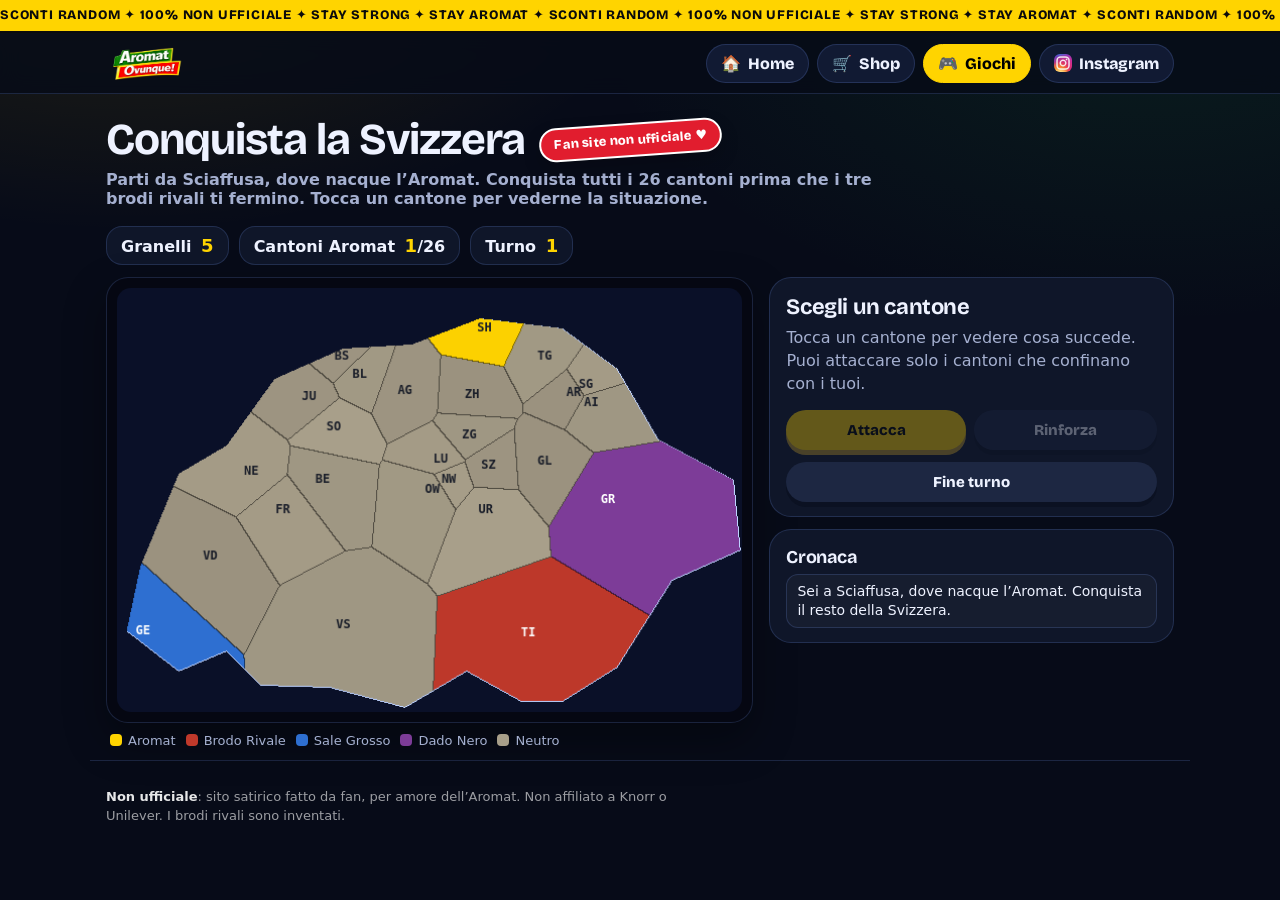
==== conquista.html @ 87a13efa "Nuovo gioco: Conquista la Svizzera - Mappa stilizzata dei 26 cantoni, con il Brodo Rivale, Sale Gros" ====
<!doctype html>
<html lang="it">
<head>
  <meta charset="utf-8" />
  <meta name="viewport" content="width=device-width, initial-scale=1, viewport-fit=cover" />
  <title>Conquista la Svizzera – Aromat Ovunque*</title>
  <meta name="description" content="Conquista i 26 cantoni svizzeri con l’Aromat, prima che i brodi rivali ti fermino. Fan site satirico e non ufficiale." />
  <meta name="theme-color" content="#070b18" />
  <link rel="icon" type="image/png" sizes="48x48" href="favicon-48.png" />
  <link rel="icon" type="image/png" sizes="192x192" href="icon-192.png" />
  <link rel="apple-touch-icon" href="apple-touch-icon.png" />
  <link rel="manifest" href="site.webmanifest" />
  <meta property="og:type" content="website" />
  <meta property="og:site_name" content="Aromat Ovunque*" />
  <meta property="og:title" content="Conquista la Svizzera – Aromat Ovunque*" />
  <meta property="og:description" content="Conquista i 26 cantoni svizzeri con l’Aromat." />
  <meta property="og:url" content="https://aromatovunque.info/conquista.html" />
  <meta property="og:image" content="https://aromatovunque.info/og-image.jpg" />
  <meta property="og:image:width" content="1200" />
  <meta property="og:image:height" content="630" />
  <meta property="og:locale" content="it_CH" />
  <meta name="twitter:card" content="summary_large_image" />
  <link rel="preconnect" href="https://fonts.googleapis.com" />
  <link rel="preconnect" href="https://fonts.gstatic.com" crossorigin />
  <link rel="stylesheet" href="https://fonts.googleapis.com/css2?family=Bricolage+Grotesque:opsz,wght@12..96,600..800&display=swap" />
  <link rel="stylesheet" href="site.css" />
  <style>
    :root{ --bg:#070b18; --card:#0f1629; --line:rgba(120,160,255,.18); --ink:#eef2ff; --muted:#a5b0d0; }
    *{ box-sizing:border-box; }
    body{
      margin:0; min-height:100vh; color:var(--ink);
      font-family:system-ui, -apple-system, "Segoe UI", Roboto, Arial, sans-serif;
      background:
        radial-gradient(900px 520px at 10% -10%, rgba(255,212,0,.12), transparent 62%),
        radial-gradient(900px 520px at 90% 0%, rgba(31,163,74,.12), transparent 62%),
        var(--bg);
    }
    header{ position:sticky; top:0; z-index:50; background:rgba(7,11,24,.82); backdrop-filter:blur(10px); border-bottom:1px solid var(--line); }
    .header-inner{ max-width:1100px; margin:0 auto; padding:10px 16px; display:flex; align-items:center; justify-content:space-between; gap:12px; }
    .brand img{ height:40px; display:block; }
    .nav{ display:flex; align-items:center; gap:8px; }
    .pill{
      display:inline-flex; align-items:center; gap:7px; padding:9px 14px; border-radius:999px;
      border:1px solid var(--line); background:#111a33; color:var(--ink); text-decoration:none;
      font-family:var(--font-display); font-weight:800;
    }
    .pill.on{ background:var(--a-yellow); color:#000; border-color:var(--a-yellow); }
    .pill img{ width:18px; height:18px; border-radius:6px; display:block; }

    main{ max-width:1100px; margin:0 auto; padding:24px 16px 10px; }
    .hero-row{ display:flex; align-items:center; gap:10px 14px; flex-wrap:wrap; }
    h1{ margin:0; font-family:var(--font-display); font-size:44px; letter-spacing:-1px; line-height:1; }
    .lead{ margin:8px 0 18px; color:var(--muted); font-weight:600; font-size:16px; max-width:70ch; }

    .stats{ display:flex; gap:10px; flex-wrap:wrap; margin-bottom:12px; }
    .stat{ padding:8px 14px; border-radius:16px; background:var(--card); border:1px solid var(--line); font-weight:700; }
    .stat b{ color:var(--a-yellow); font-size:18px; margin-left:4px; }

    .board{ display:grid; grid-template-columns:minmax(0,1.6fr) minmax(0,1fr); gap:16px; align-items:start; }
    .map-box{ background:#050712; border:1px solid var(--line); border-radius:22px; padding:10px; box-shadow:0 18px 40px rgba(0,0,0,.35); }
    canvas#map{ display:block; width:100%; height:auto; border-radius:14px; touch-action:manipulation; cursor:pointer; }
    .legend{ display:flex; gap:10px; flex-wrap:wrap; margin:10px 4px 2px; font-size:13px; color:var(--muted); }
    .legend span::before{ content:""; display:inline-block; width:12px; height:12px; border-radius:4px; margin-right:6px; vertical-align:-1px; background:var(--c); }

    .side{ display:flex; flex-direction:column; gap:12px; }
    .panel{ background:var(--card); border:1px solid var(--line); border-radius:22px; padding:16px 16px 14px; }
    .panel h2{ margin:0 0 6px; font-family:var(--font-display); font-size:22px; letter-spacing:-.4px; }
    #info{ margin:0; color:var(--muted); line-height:1.45; min-height:72px; }
    .actions{ display:flex; gap:8px; flex-wrap:wrap; margin-top:12px; }
    button.act{
      flex:1 1 auto; padding:11px 14px; border-radius:999px; border:0; cursor:pointer;
      font-family:var(--font-display); font-weight:800; font-size:15px;
      background:var(--a-yellow); color:#000; box-shadow:0 5px 0 #b5932a;
    }
    button.act.alt{ background:#1d2742; color:var(--ink); box-shadow:0 5px 0 #0b1122; }
    button.act:disabled{ opacity:.35; cursor:not-allowed; }
    button.act:active{ transform:translateY(2px); box-shadow:none; }

    #log{ list-style:none; margin:0; padding:0; display:flex; flex-direction:column; gap:6px; font-size:14px; color:var(--muted); }
    #log li{ padding:7px 10px; border-radius:12px; background:rgba(255,255,255,.03); border:1px solid var(--line); line-height:1.35; }
    #log li:first-child{ color:var(--ink); }

    .overlay{
      position:fixed; inset:0; z-index:90; display:none; align-items:center; justify-content:center;
      background:rgba(3,5,12,.7); backdrop-filter:blur(4px); padding:16px;
    }
    .overlay.show{ display:flex; }
    .overlay .box{
      max-width:460px; width:100%; text-align:center; padding:26px 22px;
      background:var(--card); border:2px solid var(--a-yellow); border-radius:26px;
      box-shadow:0 30px 80px rgba(0,0,0,.5);
    }
    .overlay h2{ margin:0 0 10px; font-family:var(--font-display); font-size:30px; letter-spacing:-.6px; color:var(--a-yellow); }
    .overlay p{ margin:0 0 16px; color:var(--muted); line-height:1.45; }
    .overlay button{ font-size:17px; padding:13px 26px; }

    .site-footer{ max-width:1100px; margin:0 auto; padding:26px 16px 30px; font-size:13px; color:rgba(255,255,255,.6); border-top:1px solid var(--line); }
    .site-footer b{ color:rgba(255,255,255,.9); }

    .bottom-nav{ display:none; }
    @media (max-width:860px){
      .board{ grid-template-columns:1fr; }
    }
    @media (max-width:620px){
      .nav .pill{ display:none; }
      .brand img{ height:34px; }
      h1{ font-size:34px; }
      .bottom-nav{
        display:flex; position:fixed; z-index:60; left:10px; right:10px; bottom:calc(10px + env(safe-area-inset-bottom));
        justify-content:space-around; gap:4px; padding:6px; border-radius:22px;
        background:rgba(15,22,41,.9); backdrop-filter:blur(14px); border:1px solid var(--line); box-shadow:0 12px 30px rgba(0,0,0,.4);
      }
      .bottom-nav a{
        flex:1; min-width:0; display:flex; flex-direction:column; align-items:center; gap:3px; padding:6px 2px; border-radius:16px;
        text-decoration:none; color:var(--ink); font-family:var(--font-display); font-size:11px; font-weight:800; white-space:nowrap;
      }
      .bottom-nav .ico{ font-size:20px; line-height:1; }
      .bottom-nav img{ width:20px; height:20px; border-radius:6px; }
      .bottom-nav a.on{ background:rgba(255,212,0,.22); }
      .site-footer{ padding-bottom:calc(110px + env(safe-area-inset-bottom)); }
    }
  </style>
</head>
<body>

<div class="marquee-wrap" aria-hidden="true">
  <div class="marquee"><div class="marquee-track">
    <span>SCONTI RANDOM ✦ 100% NON UFFICIALE ✦ STAY STRONG ✦ STAY AROMAT ✦&nbsp;</span>
    <span>SCONTI RANDOM ✦ 100% NON UFFICIALE ✦ STAY STRONG ✦ STAY AROMAT ✦&nbsp;</span>
    <span>SCONTI RANDOM ✦ 100% NON UFFICIALE ✦ STAY STRONG ✦ STAY AROMAT ✦&nbsp;</span>
    <span>SCONTI RANDOM ✦ 100% NON UFFICIALE ✦ STAY STRONG ✦ STAY AROMAT ✦&nbsp;</span>
  </div></div>
</div>

<header>
  <div class="header-inner">
    <a class="brand" href="index.html"><img src="logo.webp" alt="Aromat Ovunque"></a>
    <nav class="nav" aria-label="Menu">
      <a class="pill" href="index.html"><span>🏠</span> Home</a>
      <a class="pill" href="shop.html"><span>🛒</span> Shop</a>
      <a class="pill on" href="giochi.html" aria-current="page"><span>🎮</span> Giochi</a>
      <a class="pill" href="https://www.instagram.com/aromatovunque.info?igsh=MXBlZjN0YmI3b3IzdA==" target="_blank" rel="noopener"><img src="insta.webp" alt=""> Instagram</a>
    </nav>
  </div>
</header>

<main>
  <div class="hero-row">
    <h1>Conquista la Svizzera</h1>
    <span class="fan-sticker">Fan site non ufficiale ♥</span>
  </div>
  <p class="lead">Parti da Sciaffusa, dove nacque l’Aromat. Conquista tutti i 26 cantoni prima che i tre brodi rivali ti fermino. Tocca un cantone per vederne la situazione.</p>

  <div class="stats">
    <div class="stat">Granelli <b id="gran">0</b></div>
    <div class="stat">Cantoni Aromat <b id="owned">0</b>/26</div>
    <div class="stat">Turno <b id="turn">1</b></div>
  </div>

  <section class="board">
    <div>
      <div class="map-box">
        <canvas id="map" width="620" height="420" aria-label="Mappa della Svizzera con i cantoni"></canvas>
      </div>
      <div class="legend">
        <span style="--c:#ffd400">Aromat</span>
        <span style="--c:#c0392b">Brodo Rivale</span>
        <span style="--c:#2e6fd1">Sale Grosso</span>
        <span style="--c:#7d3c98">Dado Nero</span>
        <span style="--c:#a89f8a">Neutro</span>
      </div>
    </div>

    <div class="side">
      <div class="panel">
        <h2 id="title">Scegli un cantone</h2>
        <p id="info"></p>
        <div class="actions">
          <button class="act" id="attack" type="button" disabled>Attacca</button>
          <button class="act alt" id="reinforce" type="button" disabled>Rinforza</button>
        </div>
        <div class="actions">
          <button class="act alt" id="endturn" type="button">Fine turno</button>
        </div>
      </div>
      <div class="panel">
        <h2 style="font-size:18px">Cronaca</h2>
        <ul id="log"></ul>
      </div>
    </div>
  </section>
</main>

<div class="overlay" id="overlay" role="dialog" aria-modal="true" aria-labelledby="ovTitle">
  <div class="box">
    <h2 id="ovTitle"></h2>
    <p id="ovText"></p>
    <button class="act" id="again" type="button">Gioca ancora</button>
  </div>
</div>

<footer class="site-footer">
  <p><b>Non ufficiale</b>: sito satirico fatto da fan, per amore dell’Aromat. Non affiliato a Knorr o Unilever. I brodi rivali sono inventati.</p>
</footer>

<nav class="bottom-nav" aria-label="Menu">
  <a href="index.html"><span class="ico">🏠</span><span>Home</span></a>
  <a href="shop.html"><span class="ico">🛒</span><span>Shop</span></a>
  <a class="on" href="giochi.html" aria-current="page"><span class="ico">🎮</span><span>Giochi</span></a>
  <a href="https://www.instagram.com/aromatovunque.info?igsh=MXBlZjN0YmI3b3IzdA==" target="_blank" rel="noopener"><img src="insta.webp" alt=""><span>Instagram</span></a>
</nav>

<script>
(() => {
  'use strict';

  // ===== Cantoni: capoluoghi approssimati (mappa stilizzata, non confini ufficiali) =====
  const CANTONS = [
    { c:'ZH', n:'Zurigo', lon:8.54, lat:47.37 },
    { c:'BE', n:'Berna', lon:7.45, lat:46.95 },
    { c:'LU', n:'Lucerna', lon:8.31, lat:47.05 },
    { c:'UR', n:'Uri', lon:8.64, lat:46.80 },
    { c:'SZ', n:'Svitto', lon:8.66, lat:47.02 },
    { c:'OW', n:'Obvaldo', lon:8.25, lat:46.90 },
    { c:'NW', n:'Nidvaldo', lon:8.37, lat:46.95 },
    { c:'GL', n:'Glarona', lon:9.07, lat:47.04 },
    { c:'ZG', n:'Zugo', lon:8.52, lat:47.17 },
    { c:'FR', n:'Friburgo', lon:7.16, lat:46.80 },
    { c:'SO', n:'Soletta', lon:7.53, lat:47.21 },
    { c:'BS', n:'Basilea Città', lon:7.59, lat:47.56 },
    { c:'BL', n:'Basilea Campagna', lon:7.72, lat:47.47 },
    { c:'SH', n:'Sciaffusa', lon:8.63, lat:47.70 },
    { c:'AR', n:'Appenzello Esterno', lon:9.28, lat:47.38 },
    { c:'AI', n:'Appenzello Interno', lon:9.41, lat:47.33 },
    { c:'SG', n:'San Gallo', lon:9.37, lat:47.42 },
    { c:'GR', n:'Grigioni', lon:9.53, lat:46.85 },
    { c:'AG', n:'Argovia', lon:8.05, lat:47.39 },
    { c:'TG', n:'Turgovia', lon:9.07, lat:47.56 },
    { c:'TI', n:'Ticino', lon:8.95, lat:46.19 },
    { c:'VD', n:'Vaud', lon:6.63, lat:46.57 },
    { c:'VS', n:'Vallese', lon:7.60, lat:46.23 },
    { c:'NE', n:'Neuchâtel', lon:6.93, lat:46.99 },
    { c:'GE', n:'Ginevra', lon:6.14, lat:46.20 },
    { c:'JU', n:'Giura', lon:7.35, lat:47.36 },
  ];
  // contorno approssimativo della Svizzera (lon, lat)
  const OUTLINE = [
    [6.02,46.20],[6.12,46.52],[6.40,46.98],[6.75,47.12],[7.10,47.45],[7.60,47.60],[8.10,47.62],[8.60,47.75],
    [9.20,47.70],[9.60,47.50],[9.90,47.15],[10.45,46.95],[10.50,46.60],[10.00,46.45],[9.60,46.02],[9.20,45.85],
    [8.90,45.85],[8.50,46.00],[8.05,45.82],[7.50,45.92],[7.00,45.93],[6.75,46.10],[6.40,46.00],
  ];

  const W = 620, H = 420;
  const proj = (lon, lat) => [(lon - 5.95) * 136, (47.9 - lat) * 200];
  const OUT = OUTLINE.map(([lo, la]) => proj(lo, la));
  const CEN = CANTONS.map(c => proj(c.lon, c.lat));
  const N = CANTONS.length;
  const OWNER_NAMES = ['Aromat', 'Brodo Rivale', 'Sale Grosso', 'Dado Nero'];
  const PLAYER = [255, 212, 0], NEUTRAL = [168, 159, 138];
  const RIVAL_COLORS = [[192, 57, 43], [46, 111, 209], [125, 60, 152]];
  const SEA = [10, 16, 40];
  const START = 'SH';
  const SEEDS = { TI: 1, GE: 2, GR: 3 }; // partenza dei brodi rivali

  const canvas = document.getElementById('map');
  const ctx = canvas.getContext('2d');

  // ===== Mappa: ogni pixel appartiene al cantone del capoluogo più vicino =====
  function inside(x, y) {
    let ins = false;
    for (let i = 0, j = OUT.length - 1; i < OUT.length; j = i++) {
      const [xi, yi] = OUT[i], [xj, yj] = OUT[j];
      if ((yi > y) !== (yj > y) && x < (xj - xi) * (y - yi) / (yj - yi) + xi) ins = !ins;
    }
    return ins;
  }
  const lab = new Int8Array(W * H);   // -2 = mare, altrimenti indice del cantone
  const edge = new Uint8Array(W * H); // 1 = confine tra cantoni, 2 = costa
  const adj = Array.from({ length: N }, () => new Set());
  const area = new Int32Array(N);
  (function buildMap() {
    for (let y = 0; y < H; y++) for (let x = 0; x < W; x++) {
      const p = y * W + x;
      if (!inside(x + 0.5, y + 0.5)) { lab[p] = -2; continue; }
      let best = 0, bd = Infinity;
      for (let i = 0; i < N; i++) {
        const dx = x - CEN[i][0], dy = y - CEN[i][1], d = dx * dx + dy * dy;
        if (d < bd) { bd = d; best = i; }
      }
      lab[p] = best; area[best]++;
    }
    for (let y = 0; y < H; y++) for (let x = 0; x < W; x++) {
      const p = y * W + x, l = lab[p];
      if (l < 0) continue;
      const nb = [];
      if (x + 1 < W) nb.push(p + 1);
      if (y + 1 < H) nb.push(p + W);
      for (const q of nb) {
        const m = lab[q];
        if (m === l) continue;
        if (m === -2) edge[p] = 2;
        else { edge[p] = Math.max(edge[p], 1); adj[l].add(m); adj[m].add(l); }
      }
    }
  })();

  // ===== Stato di gioco =====
  let owner, def, gran, turn, sel, over, won, logs;
  const rnd = (a, b) => a + Math.floor(Math.random() * (b - a + 1));
  const idx = code => CANTONS.findIndex(c => c.c === code);

  function reset() {
    owner = new Int8Array(N).fill(-1);
    def = new Int8Array(N);
    for (let i = 0; i < N; i++) def[i] = rnd(1, 3);
    owner[idx(START)] = 0; def[idx(START)] = 1;
    for (const code in SEEDS) { const i = idx(code); owner[i] = SEEDS[code]; def[i] = rnd(2, 3); }
    gran = 5; turn = 1; sel = -1; over = false; won = false; logs = [];
    addLog('Sei a Sciaffusa, dove nacque l’Aromat. Conquista il resto della Svizzera.');
    document.getElementById('overlay').classList.remove('show');
    update();
  }

  const count = o => { let k = 0; for (let i = 0; i < N; i++) if (owner[i] === o) k++; return k; };
  const hasPlayerNeighbour = i => [...adj[i]].some(j => owner[j] === 0);
  const chance = d => Math.max(0.25, Math.min(0.9, 0.85 - 0.1 * d));
  const take = (i, o) => { owner[i] = o; def[i] = o === 0 ? rnd(1, 2) : rnd(2, 3); };
  const addLog = t => { logs.unshift(t); logs = logs.slice(0, 7); };

  function canAttack(i) {
    return !over && i >= 0 && owner[i] !== 0 && hasPlayerNeighbour(i) && gran >= def[i];
  }
  function attack(i) {
    if (!canAttack(i)) return;
    const cost = def[i];
    gran -= cost;
    const name = CANTONS[i].n;
    if (Math.random() < chance(def[i])) {
      const was = owner[i];
      take(i, 0);
      addLog(was === -1 ? `Hai preso ${name} dal nulla.` : `Hai conquistato ${name} al ${OWNER_NAMES[was]}!`);
      maybeEvent();
    } else {
      addLog(`Attacco su ${name} respinto: persi ${cost} granelli.`);
    }
    if (count(0) === N) { over = true; won = true; showEnd(); }
    update();
  }
  function reinforce(i) {
    if (over || owner[i] !== 0 || def[i] <= 1 || gran < 2) return;
    gran -= 2; def[i] -= 1;
    addLog(`Rinforzato ${CANTONS[i].n}: difesa ${def[i]}.`);
    update();
  }
  function maybeEvent() {
    if (Math.random() >= 0.25) return;
    const r = Math.random();
    if (r < 0.4) { gran += 3; addLog('Scatola ? trovata: +3 granelli!'); }
    else if (r < 0.75) { gran += 2; addLog('Festa della fondue: +2 granelli.'); }
    else { gran = Math.max(0, gran - 2); addLog('Sciopero del sale: -2 granelli.'); }
  }

  function endTurn() {
    if (over) return;
    const inc = 2 + Math.floor(count(0) / 4);
    gran += inc;
    // i brodi rivali attaccano
    for (let r = 1; r <= 3; r++) {
      if (count(r) === 0 || Math.random() < 0.35) continue;
      let best = [], bd = Infinity;
      for (let i = 0; i < N; i++) {
        if (owner[i] !== r) continue;
        for (const j of adj[i]) {
          if (owner[j] === r) continue;
          if (def[j] < bd) { bd = def[j]; best = [j]; }
          else if (def[j] === bd && !best.includes(j)) best.push(j);
        }
      }
      if (!best.length) continue;
      const j = best[Math.floor(Math.random() * best.length)];
      const was = owner[j];
      const ok = was === -1 ? Math.random() < 0.6 : Math.random() < chance(def[j]);
      if (ok) {
        take(j, r);
        addLog(was === 0 ? `${OWNER_NAMES[r]} ti ha tolto ${CANTONS[j].n}!` : `${OWNER_NAMES[r]} conquista ${CANTONS[j].n}.`);
      } else if (was === 0) {
        addLog(`${OWNER_NAMES[r]} attacca ${CANTONS[j].n}: respinto!`);
      }
    }
    turn++;
    if (turn % 2 === 0) for (let i = 0; i < N; i++) def[i] = Math.min(6, def[i] + 1);
    addLog(`Turno ${turn}: +${inc} granelli.`);
    if (count(0) === 0) { over = true; won = false; showEnd(); }
    update();
  }

  function showEnd() {
    document.getElementById('ovTitle').textContent = won ? 'Svizzera conquistata!' : 'Il brodo ha vinto';
    document.getElementById('ovText').textContent = won
      ? 'Da Ginevra a Sciaffusa, tutto Aromat. Il primo Aromat nacque a Thayngen, nel canton Sciaffusa, da dove sei partito. Ovunque*.'
      : 'I brodi rivali ti hanno tolto tutti i cantoni. Il sale non perdona.';
    document.getElementById('overlay').classList.add('show');
  }

  // ===== Disegno =====
  const img = ctx.createImageData(W, H);
  const SHADE = CANTONS.map((_, i) => 0.92 + 0.08 * ((i * 37) % 7) / 6);
  const colorOf = l => {
    const o = owner[l];
    return o === -1 ? NEUTRAL : o === 0 ? PLAYER : RIVAL_COLORS[o - 1];
  };
  function drawMap(t) {
    const d = img.data;
    for (let p = 0; p < W * H; p++) {
      const l = lab[p], o = p * 4;
      let r, g, b;
      if (l === -2) { r = SEA[0]; g = SEA[1]; b = SEA[2]; }
      else {
        const c = colorOf(l), s = SHADE[l];
        r = c[0] * s; g = c[1] * s; b = c[2] * s;
        if (l === sel) {
          const k = 0.25 + 0.2 * Math.sin(t * 6);
          r += (255 - r) * k; g += (255 - g) * k; b += (255 - b) * k;
        }
        const e = edge[p];
        if (e === 1) { r *= 0.5; g *= 0.5; b *= 0.5; }
        else if (e === 2) { r = 190; g = 210; b = 255; }
      }
      d[o] = r; d[o + 1] = g; d[o + 2] = b; d[o + 3] = 255;
    }
    ctx.putImageData(img, 0, 0);
    ctx.font = '700 12px ui-monospace, Menlo, Consolas, monospace';
    ctx.textAlign = 'center'; ctx.textBaseline = 'middle';
    for (let i = 0; i < N; i++) {
      const [x, y] = CEN[i];
      const light = owner[i] !== 1 && owner[i] !== 2 && owner[i] !== 3;
      ctx.fillStyle = light ? 'rgba(255,255,255,.85)' : 'rgba(255,255,255,.95)';
      ctx.fillStyle = light ? '#1b1f2a' : '#ffffff';
      ctx.fillText(CANTONS[i].c, x, y);
    }
  }

  function infoText() {
    if (sel < 0) return 'Tocca un cantone per vedere cosa succede. Puoi attaccare solo i cantoni che confinano con i tuoi.';
    const i = sel, c = CANTONS[i];
    const who = owner[i] === -1 ? 'neutro' : `di ${OWNER_NAMES[owner[i]]}`;
    let t = `${c.n} (${c.c}) è ${who}. Difesa ${def[i]}.`;
    if (owner[i] === 0) t += ' È tuo: rinforzarlo costa 2 granelli e abbassa la difesa di 1.';
    else if (!hasPlayerNeighbour(i)) t += ' Non confina con i tuoi cantoni.';
    else t += ` Attaccarlo costa ${def[i]} granelli, con probabilità ${Math.round(chance(def[i]) * 100)}%.`;
    return t;
  }

  function update() {
    document.getElementById('gran').textContent = gran;
    document.getElementById('owned').textContent = count(0);
    document.getElementById('turn').textContent = turn;
    document.getElementById('title').textContent = sel < 0 ? 'Scegli un cantone' : CANTONS[sel].n;
    document.getElementById('info').textContent = infoText();
    document.getElementById('attack').disabled = sel < 0 || !canAttack(sel);
    document.getElementById('reinforce').disabled = sel < 0 || over || owner[sel] !== 0 || def[sel] <= 1 || gran < 2;
    document.getElementById('endturn').disabled = over;
    document.getElementById('log').innerHTML = logs.map(t => `<li>${t}</li>`).join('');
  }

  // ===== Interazione =====
  canvas.addEventListener('pointerdown', e => {
    const r = canvas.getBoundingClientRect();
    const x = Math.floor((e.clientX - r.left) * W / r.width);
    const y = Math.floor((e.clientY - r.top) * H / r.height);
    if (x < 0 || y < 0 || x >= W || y >= H) return;
    const l = lab[y * W + x];
    sel = l >= 0 ? l : -1;
    update();
  });
  document.getElementById('attack').addEventListener('click', () => attack(sel));
  document.getElementById('reinforce').addEventListener('click', () => reinforce(sel));
  document.getElementById('endturn').addEventListener('click', endTurn);
  document.getElementById('again').addEventListener('click', reset);

  // ===== Ciclo di disegno =====
  let frame = 0;
  function loop(now) {
    if (frame++ % 2 === 0) drawMap(now / 1000);
    requestAnimationFrame(loop);
  }

  reset();
  requestAnimationFrame(loop);
})();
</script>
</body>
</html>
---- site.css ----
/* Aromat Ovunque* — stili comuni a tutte le pagine
 * (caratteri, striscia che scorre, adesivi, piè di pagina) */

:root{
  --a-yellow:#ffd400;
  --a-green:#1fa34a;
  --a-red:#e11d2e;
  --a-ink:#0b0b0b;
  --font-display:"Bricolage Grotesque", system-ui, -apple-system, "Segoe UI", Roboto, Arial, sans-serif;
}

/* ---------- Striscia di testo che scorre ---------- */
.marquee{
  position:relative;
  overflow:hidden;
  background:var(--a-yellow);
  color:var(--a-ink);
  border-bottom:2px solid var(--a-ink);
  font-family:var(--font-display);
  font-weight:800;
  font-size:13px;
  letter-spacing:.8px;
  line-height:1;
  white-space:nowrap;
  user-select:none;
}
.marquee-track{
  display:inline-flex;
  padding:9px 0;
  animation:marquee 28s linear infinite;
}
.marquee-track span{padding-right:0}
@keyframes marquee{
  from{transform:translateX(0)}
  to{transform:translateX(-50%)}
}

/* ---------- Adesivo "fan site" ---------- */
.fan-sticker{
  display:inline-flex;
  align-items:center;
  gap:6px;
  padding:7px 13px;
  border-radius:999px;
  background:var(--a-red);
  color:#fff;
  font-family:var(--font-display);
  font-weight:800;
  font-size:13px;
  letter-spacing:.2px;
  border:2px solid #fff;
  box-shadow:0 8px 18px rgba(0,0,0,.18);
  transform:rotate(-4deg);
  white-space:nowrap;
}

/* ---------- Piè di pagina ---------- */
.site-footer{
  max-width:1200px;
  margin:0 auto;
  padding:26px 16px 30px;
  display:flex;
  flex-wrap:wrap;
  align-items:center;
  justify-content:space-between;
  gap:14px 22px;
  font-size:13px;
  line-height:1.5;
  color:rgba(0,0,0,.62);
  border-top:1px solid rgba(0,0,0,.08);
}
.site-footer p{margin:0; max-width:70ch}
.site-footer b{color:rgba(0,0,0,.85)}
.site-footer .foot-links{display:flex; align-items:center; gap:12px; flex-wrap:wrap}
.site-footer a{color:inherit; font-weight:700; text-decoration:none; border-bottom:1px solid currentColor}
.site-footer.dark{color:rgba(255,255,255,.62); border-top-color:rgba(255,255,255,.12)}
.site-footer.dark b{color:rgba(255,255,255,.9)}

/* ---------- Granelli di sale (animazione al tocco) ---------- */
.salt{
  position:fixed;
  width:7px; height:7px;
  border-radius:2px;
  background:#fffbe8;
  box-shadow:0 0 0 1px rgba(0,0,0,.08);
  pointer-events:none;
  z-index:9999;
}

@media (prefers-reduced-motion: reduce){
  .marquee-track{animation:none}
}
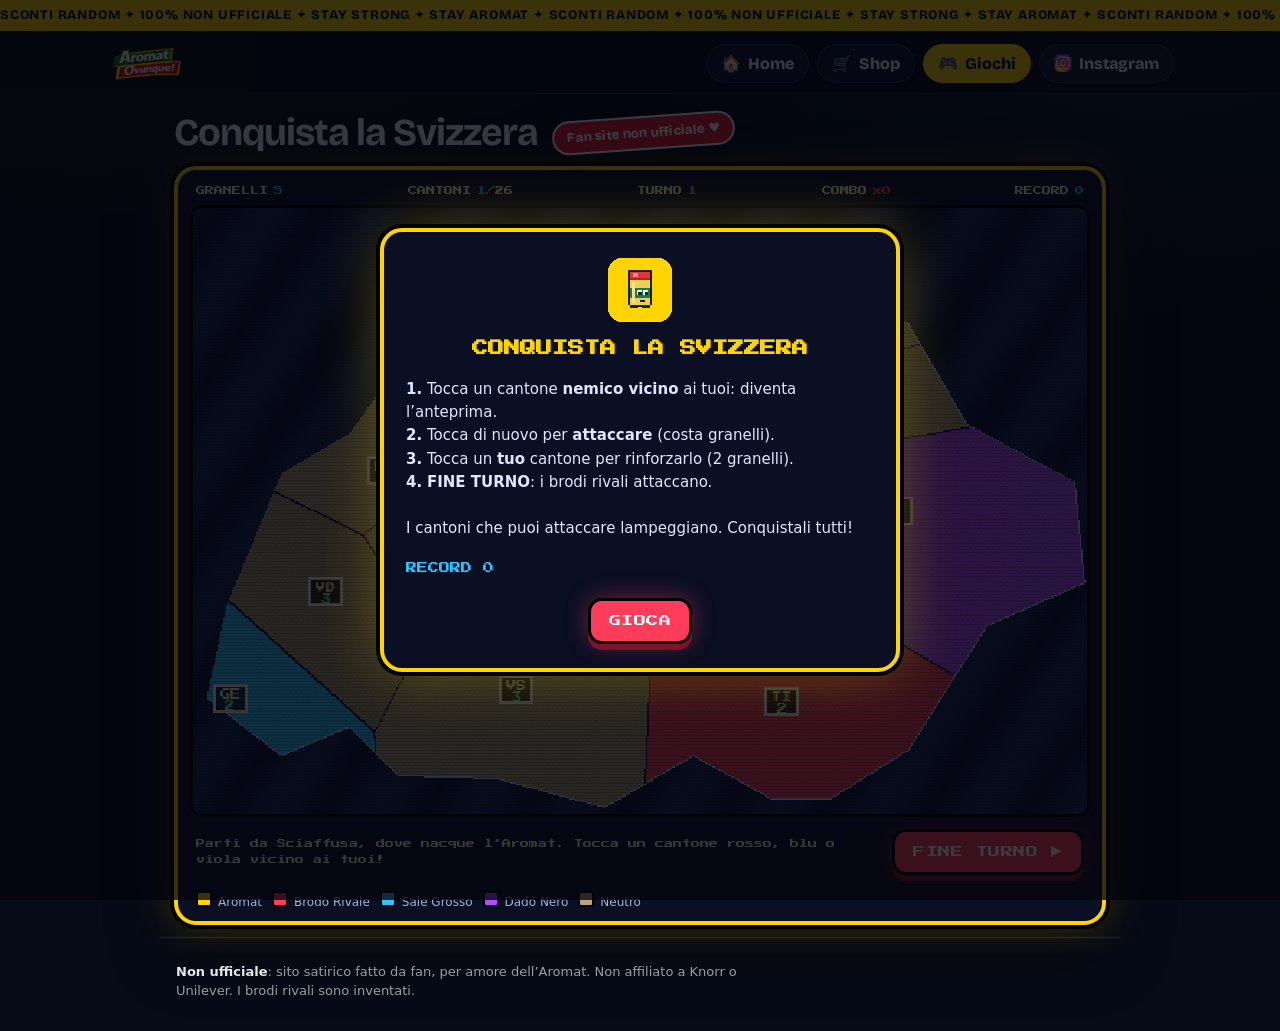
==== commit 16c9f914: "Conquista la Svizzera in stile arcade - Attacchi a due tocchi: anteprima del costo, poi attacco - Ca" ====
--- a/conquista.html
+++ b/conquista.html
@@ -4,7 +4,7 @@
   <meta charset="utf-8" />
   <meta name="viewport" content="width=device-width, initial-scale=1, viewport-fit=cover" />
   <title>Conquista la Svizzera – Aromat Ovunque*</title>
-  <meta name="description" content="Conquista i 26 cantoni svizzeri con l’Aromat, prima che i brodi rivali ti fermino. Fan site satirico e non ufficiale." />
+  <meta name="description" content="Conquista i 26 cantoni svizzeri con l’Aromat, prima che i brodi rivali ti fermino. Un arcade da fan, satirico e non ufficiale." />
   <meta name="theme-color" content="#070b18" />
   <link rel="icon" type="image/png" sizes="48x48" href="favicon-48.png" />
   <link rel="icon" type="image/png" sizes="192x192" href="icon-192.png" />
@@ -22,93 +22,89 @@
   <meta name="twitter:card" content="summary_large_image" />
   <link rel="preconnect" href="https://fonts.googleapis.com" />
   <link rel="preconnect" href="https://fonts.gstatic.com" crossorigin />
-  <link rel="stylesheet" href="https://fonts.googleapis.com/css2?family=Bricolage+Grotesque:opsz,wght@12..96,600..800&display=swap" />
+  <link rel="stylesheet" href="https://fonts.googleapis.com/css2?family=Bricolage+Grotesque:opsz,wght@12..96,600..800&family=Press+Start+2P&display=swap" />
   <link rel="stylesheet" href="site.css" />
   <style>
-    :root{ --bg:#070b18; --card:#0f1629; --line:rgba(120,160,255,.18); --ink:#eef2ff; --muted:#a5b0d0; }
+    :root{ --bg:#070b18; --ink:#eef2ff; --muted:#a5b0d0; --yellow:#ffd400; --red:#ff3d5a; --cyan:#2ec4ff; --violet:#b44cff; }
     *{ box-sizing:border-box; }
     body{
       margin:0; min-height:100vh; color:var(--ink);
       font-family:system-ui, -apple-system, "Segoe UI", Roboto, Arial, sans-serif;
       background:
-        radial-gradient(900px 520px at 10% -10%, rgba(255,212,0,.12), transparent 62%),
-        radial-gradient(900px 520px at 90% 0%, rgba(31,163,74,.12), transparent 62%),
+        radial-gradient(900px 520px at 10% -10%, rgba(255,212,0,.14), transparent 62%),
+        radial-gradient(900px 520px at 90% 0%, rgba(46,196,255,.12), transparent 62%),
         var(--bg);
     }
-    header{ position:sticky; top:0; z-index:50; background:rgba(7,11,24,.82); backdrop-filter:blur(10px); border-bottom:1px solid var(--line); }
+    .px{ font-family:"Press Start 2P", ui-monospace, Menlo, Consolas, monospace; }
+    header{ position:sticky; top:0; z-index:50; background:rgba(7,11,24,.85); backdrop-filter:blur(10px); border-bottom:1px solid rgba(120,160,255,.18); }
     .header-inner{ max-width:1100px; margin:0 auto; padding:10px 16px; display:flex; align-items:center; justify-content:space-between; gap:12px; }
     .brand img{ height:40px; display:block; }
     .nav{ display:flex; align-items:center; gap:8px; }
     .pill{
       display:inline-flex; align-items:center; gap:7px; padding:9px 14px; border-radius:999px;
-      border:1px solid var(--line); background:#111a33; color:var(--ink); text-decoration:none;
+      border:1px solid rgba(120,160,255,.18); background:#111a33; color:var(--ink); text-decoration:none;
       font-family:var(--font-display); font-weight:800;
     }
-    .pill.on{ background:var(--a-yellow); color:#000; border-color:var(--a-yellow); }
+    .pill.on{ background:var(--yellow); color:#000; border-color:var(--yellow); }
     .pill img{ width:18px; height:18px; border-radius:6px; display:block; }
 
-    main{ max-width:1100px; margin:0 auto; padding:24px 16px 10px; }
-    .hero-row{ display:flex; align-items:center; gap:10px 14px; flex-wrap:wrap; }
-    h1{ margin:0; font-family:var(--font-display); font-size:44px; letter-spacing:-1px; line-height:1; }
-    .lead{ margin:8px 0 18px; color:var(--muted); font-weight:600; font-size:16px; max-width:70ch; }
-
-    .stats{ display:flex; gap:10px; flex-wrap:wrap; margin-bottom:12px; }
-    .stat{ padding:8px 14px; border-radius:16px; background:var(--card); border:1px solid var(--line); font-weight:700; }
-    .stat b{ color:var(--a-yellow); font-size:18px; margin-left:4px; }
-
-    .board{ display:grid; grid-template-columns:minmax(0,1.6fr) minmax(0,1fr); gap:16px; align-items:start; }
-    .map-box{ background:#050712; border:1px solid var(--line); border-radius:22px; padding:10px; box-shadow:0 18px 40px rgba(0,0,0,.35); }
-    canvas#map{ display:block; width:100%; height:auto; border-radius:14px; touch-action:manipulation; cursor:pointer; }
-    .legend{ display:flex; gap:10px; flex-wrap:wrap; margin:10px 4px 2px; font-size:13px; color:var(--muted); }
-    .legend span::before{ content:""; display:inline-block; width:12px; height:12px; border-radius:4px; margin-right:6px; vertical-align:-1px; background:var(--c); }
-
-    .side{ display:flex; flex-direction:column; gap:12px; }
-    .panel{ background:var(--card); border:1px solid var(--line); border-radius:22px; padding:16px 16px 14px; }
-    .panel h2{ margin:0 0 6px; font-family:var(--font-display); font-size:22px; letter-spacing:-.4px; }
-    #info{ margin:0; color:var(--muted); line-height:1.45; min-height:72px; }
-    .actions{ display:flex; gap:8px; flex-wrap:wrap; margin-top:12px; }
-    button.act{
-      flex:1 1 auto; padding:11px 14px; border-radius:999px; border:0; cursor:pointer;
-      font-family:var(--font-display); font-weight:800; font-size:15px;
-      background:var(--a-yellow); color:#000; box-shadow:0 5px 0 #b5932a;
-    }
-    button.act.alt{ background:#1d2742; color:var(--ink); box-shadow:0 5px 0 #0b1122; }
-    button.act:disabled{ opacity:.35; cursor:not-allowed; }
-    button.act:active{ transform:translateY(2px); box-shadow:none; }
-
-    #log{ list-style:none; margin:0; padding:0; display:flex; flex-direction:column; gap:6px; font-size:14px; color:var(--muted); }
-    #log li{ padding:7px 10px; border-radius:12px; background:rgba(255,255,255,.03); border:1px solid var(--line); line-height:1.35; }
-    #log li:first-child{ color:var(--ink); }
-
-    .overlay{
-      position:fixed; inset:0; z-index:90; display:none; align-items:center; justify-content:center;
-      background:rgba(3,5,12,.7); backdrop-filter:blur(4px); padding:16px;
-    }
+    main{ max-width:960px; margin:0 auto; padding:20px 14px 12px; }
+    .hero-row{ display:flex; align-items:center; gap:10px 14px; flex-wrap:wrap; margin-bottom:14px; }
+    h1{ margin:0; font-family:var(--font-display); font-size:38px; letter-spacing:-1px; line-height:1; }
+
+    /* ===== Cabinato arcade ===== */
+    .cabinet{
+      background:#0b0f24; border:4px solid var(--yellow); border-radius:22px; padding:12px;
+      box-shadow:0 0 0 4px #000, 0 0 40px rgba(255,212,0,.25), 0 24px 60px rgba(0,0,0,.5);
+    }
+    .hud{ display:flex; flex-wrap:wrap; gap:8px 18px; justify-content:space-between; padding:4px 6px 10px; font-size:9px; color:#fff6c8; }
+    .hud b{ color:var(--cyan); font-weight:400; margin-left:6px; }
+    .hud .combo b{ color:var(--red); }
+    .screen{ position:relative; border:3px solid #000; border-radius:12px; overflow:hidden; background:#000; }
+    canvas#map{ display:block; width:100%; height:auto; cursor:pointer; touch-action:manipulation; image-rendering:pixelated; transition:transform .05s linear; }
+    .scan{ position:absolute; inset:0; pointer-events:none; background:repeating-linear-gradient(0deg, rgba(0,0,0,.18) 0 1px, transparent 1px 3px); mix-blend-mode:multiply; border-radius:12px; }
+    .foot{ display:flex; gap:12px; align-items:center; justify-content:space-between; flex-wrap:wrap; padding:12px 6px 4px; }
+    #ticker{ flex:1 1 320px; margin:0; font-size:9px; line-height:1.7; color:#fff6c8; min-height:3.4em; }
+    button.big{
+      font-family:"Press Start 2P", ui-monospace, monospace; font-size:12px; letter-spacing:.5px;
+      padding:14px 18px; border:3px solid #000; border-radius:14px; cursor:pointer;
+      background:var(--red); color:#fff; box-shadow:0 6px 0 #7d1427, 0 0 22px rgba(255,61,90,.4);
+    }
+    button.big:active{ transform:translateY(4px); box-shadow:0 2px 0 #7d1427; }
+    button.big:disabled{ opacity:.4; cursor:not-allowed; transform:none; box-shadow:0 6px 0 #3a0d16; }
+    .legend{ display:flex; gap:10px; flex-wrap:wrap; margin:12px 6px 0; font-size:12px; color:var(--muted); }
+    .legend span::before{ content:""; display:inline-block; width:12px; height:12px; border-radius:3px; margin-right:6px; vertical-align:-1px; background:var(--c); border:2px solid #000; }
+
+    /* ===== Schermate (titolo, fine) ===== */
+    .overlay{ position:fixed; inset:0; z-index:90; display:none; align-items:center; justify-content:center; background:rgba(3,5,12,.78); padding:16px; }
     .overlay.show{ display:flex; }
     .overlay .box{
-      max-width:460px; width:100%; text-align:center; padding:26px 22px;
-      background:var(--card); border:2px solid var(--a-yellow); border-radius:26px;
-      box-shadow:0 30px 80px rgba(0,0,0,.5);
-    }
-    .overlay h2{ margin:0 0 10px; font-family:var(--font-display); font-size:30px; letter-spacing:-.6px; color:var(--a-yellow); }
-    .overlay p{ margin:0 0 16px; color:var(--muted); line-height:1.45; }
-    .overlay button{ font-size:17px; padding:13px 26px; }
-
-    .site-footer{ max-width:1100px; margin:0 auto; padding:26px 16px 30px; font-size:13px; color:rgba(255,255,255,.6); border-top:1px solid var(--line); }
+      max-width:520px; width:100%; text-align:center; padding:26px 22px 24px;
+      background:#0b0f24; border:4px solid var(--yellow); border-radius:22px;
+      box-shadow:0 0 0 4px #000, 0 0 60px rgba(255,212,0,.3);
+    }
+    .overlay h2{ margin:0 0 16px; font-family:"Press Start 2P", monospace; font-size:16px; line-height:1.6; color:var(--yellow); }
+    .overlay p{ margin:0 0 18px; color:#dfe6ff; line-height:1.55; font-size:15px; text-align:left; }
+    .overlay .score{ font-family:"Press Start 2P", monospace; font-size:11px; color:var(--cyan); line-height:1.9; margin:0 0 18px; }
+    .blink{ animation:blink 1s steps(2,start) infinite; }
+    @keyframes blink{ to{ visibility:hidden; } }
+    .jar{ display:block; margin:0 auto 14px; width:64px; height:auto; image-rendering:pixelated; }
+
+    .site-footer{ max-width:960px; margin:0 auto; padding:24px 16px 30px; font-size:13px; color:rgba(255,255,255,.6); border-top:1px solid rgba(120,160,255,.18); }
     .site-footer b{ color:rgba(255,255,255,.9); }
-
     .bottom-nav{ display:none; }
-    @media (max-width:860px){
-      .board{ grid-template-columns:1fr; }
-    }
-    @media (max-width:620px){
+
+    @media (max-width:640px){
       .nav .pill{ display:none; }
       .brand img{ height:34px; }
-      h1{ font-size:34px; }
+      h1{ font-size:28px; }
+      .hud{ font-size:8px; }
+      #ticker{ font-size:8px; }
+      button.big{ width:100%; }
       .bottom-nav{
         display:flex; position:fixed; z-index:60; left:10px; right:10px; bottom:calc(10px + env(safe-area-inset-bottom));
         justify-content:space-around; gap:4px; padding:6px; border-radius:22px;
-        background:rgba(15,22,41,.9); backdrop-filter:blur(14px); border:1px solid var(--line); box-shadow:0 12px 30px rgba(0,0,0,.4);
+        background:rgba(15,22,41,.92); backdrop-filter:blur(14px); border:1px solid rgba(120,160,255,.18); box-shadow:0 12px 30px rgba(0,0,0,.4);
       }
       .bottom-nav a{
         flex:1; min-width:0; display:flex; flex-direction:column; align-items:center; gap:3px; padding:6px 2px; border-radius:16px;
@@ -149,53 +145,42 @@
     <h1>Conquista la Svizzera</h1>
     <span class="fan-sticker">Fan site non ufficiale ♥</span>
   </div>
-  <p class="lead">Parti da Sciaffusa, dove nacque l’Aromat. Conquista tutti i 26 cantoni prima che i tre brodi rivali ti fermino. Tocca un cantone per vederne la situazione.</p>
-
-  <div class="stats">
-    <div class="stat">Granelli <b id="gran">0</b></div>
-    <div class="stat">Cantoni Aromat <b id="owned">0</b>/26</div>
-    <div class="stat">Turno <b id="turn">1</b></div>
-  </div>
-
-  <section class="board">
-    <div>
-      <div class="map-box">
-        <canvas id="map" width="620" height="420" aria-label="Mappa della Svizzera con i cantoni"></canvas>
-      </div>
-      <div class="legend">
-        <span style="--c:#ffd400">Aromat</span>
-        <span style="--c:#c0392b">Brodo Rivale</span>
-        <span style="--c:#2e6fd1">Sale Grosso</span>
-        <span style="--c:#7d3c98">Dado Nero</span>
-        <span style="--c:#a89f8a">Neutro</span>
-      </div>
+
+  <section class="cabinet">
+    <div class="hud px">
+      <span>GRANELLI<b id="gran">0</b></span>
+      <span>CANTONI<b id="owned">0</b>/26</span>
+      <span>TURNO<b id="turn">1</b></span>
+      <span class="combo">COMBO<b id="combo">x0</b></span>
+      <span>RECORD<b id="best">0</b></span>
     </div>
 
-    <div class="side">
-      <div class="panel">
-        <h2 id="title">Scegli un cantone</h2>
-        <p id="info"></p>
-        <div class="actions">
-          <button class="act" id="attack" type="button" disabled>Attacca</button>
-          <button class="act alt" id="reinforce" type="button" disabled>Rinforza</button>
-        </div>
-        <div class="actions">
-          <button class="act alt" id="endturn" type="button">Fine turno</button>
-        </div>
-      </div>
-      <div class="panel">
-        <h2 style="font-size:18px">Cronaca</h2>
-        <ul id="log"></ul>
-      </div>
+    <div class="screen">
+      <canvas id="map" width="620" height="420" aria-label="Mappa della Svizzera: tocca i cantoni per attaccare"></canvas>
+      <div class="scan"></div>
+    </div>
+
+    <div class="foot">
+      <p id="ticker" class="px" aria-live="polite"></p>
+      <button class="big" id="endturn" type="button">FINE TURNO ▶</button>
+    </div>
+
+    <div class="legend">
+      <span style="--c:#ffd400">Aromat</span>
+      <span style="--c:#ff3d5a">Brodo Rivale</span>
+      <span style="--c:#2ec4ff">Sale Grosso</span>
+      <span style="--c:#b44cff">Dado Nero</span>
+      <span style="--c:#b9a77a">Neutro</span>
     </div>
   </section>
 </main>
 
-<div class="overlay" id="overlay" role="dialog" aria-modal="true" aria-labelledby="ovTitle">
+<div class="overlay show" id="overlay" role="dialog" aria-modal="true" aria-labelledby="ovTitle">
   <div class="box">
-    <h2 id="ovTitle"></h2>
-    <p id="ovText"></p>
-    <button class="act" id="again" type="button">Gioca ancora</button>
+    <img class="jar" src="icon-192.png" alt="" width="64" height="64">
+    <h2 id="ovTitle">CONQUISTA LA SVIZZERA</h2>
+    <div id="ovText"></div>
+    <button class="big" id="ovBtn" type="button">GIOCA</button>
   </div>
 </div>
 
@@ -216,32 +201,19 @@
 
   // ===== Cantoni: capoluoghi approssimati (mappa stilizzata, non confini ufficiali) =====
   const CANTONS = [
-    { c:'ZH', n:'Zurigo', lon:8.54, lat:47.37 },
-    { c:'BE', n:'Berna', lon:7.45, lat:46.95 },
-    { c:'LU', n:'Lucerna', lon:8.31, lat:47.05 },
-    { c:'UR', n:'Uri', lon:8.64, lat:46.80 },
-    { c:'SZ', n:'Svitto', lon:8.66, lat:47.02 },
-    { c:'OW', n:'Obvaldo', lon:8.25, lat:46.90 },
-    { c:'NW', n:'Nidvaldo', lon:8.37, lat:46.95 },
-    { c:'GL', n:'Glarona', lon:9.07, lat:47.04 },
-    { c:'ZG', n:'Zugo', lon:8.52, lat:47.17 },
-    { c:'FR', n:'Friburgo', lon:7.16, lat:46.80 },
-    { c:'SO', n:'Soletta', lon:7.53, lat:47.21 },
-    { c:'BS', n:'Basilea Città', lon:7.59, lat:47.56 },
-    { c:'BL', n:'Basilea Campagna', lon:7.72, lat:47.47 },
-    { c:'SH', n:'Sciaffusa', lon:8.63, lat:47.70 },
-    { c:'AR', n:'Appenzello Esterno', lon:9.28, lat:47.38 },
-    { c:'AI', n:'Appenzello Interno', lon:9.41, lat:47.33 },
-    { c:'SG', n:'San Gallo', lon:9.37, lat:47.42 },
-    { c:'GR', n:'Grigioni', lon:9.53, lat:46.85 },
-    { c:'AG', n:'Argovia', lon:8.05, lat:47.39 },
-    { c:'TG', n:'Turgovia', lon:9.07, lat:47.56 },
-    { c:'TI', n:'Ticino', lon:8.95, lat:46.19 },
-    { c:'VD', n:'Vaud', lon:6.63, lat:46.57 },
-    { c:'VS', n:'Vallese', lon:7.60, lat:46.23 },
-    { c:'NE', n:'Neuchâtel', lon:6.93, lat:46.99 },
-    { c:'GE', n:'Ginevra', lon:6.14, lat:46.20 },
-    { c:'JU', n:'Giura', lon:7.35, lat:47.36 },
+    { c:'ZH', n:'Zurigo', lon:8.54, lat:47.37 }, { c:'BE', n:'Berna', lon:7.45, lat:46.95 },
+    { c:'LU', n:'Lucerna', lon:8.31, lat:47.05 }, { c:'UR', n:'Uri', lon:8.64, lat:46.80 },
+    { c:'SZ', n:'Svitto', lon:8.66, lat:47.02 }, { c:'OW', n:'Obvaldo', lon:8.25, lat:46.90 },
+    { c:'NW', n:'Nidvaldo', lon:8.37, lat:46.95 }, { c:'GL', n:'Glarona', lon:9.07, lat:47.04 },
+    { c:'ZG', n:'Zugo', lon:8.52, lat:47.17 }, { c:'FR', n:'Friburgo', lon:7.16, lat:46.80 },
+    { c:'SO', n:'Soletta', lon:7.53, lat:47.21 }, { c:'BS', n:'Basilea Città', lon:7.59, lat:47.56 },
+    { c:'BL', n:'Basilea Campagna', lon:7.72, lat:47.47 }, { c:'SH', n:'Sciaffusa', lon:8.63, lat:47.70 },
+    { c:'AR', n:'Appenzello Esterno', lon:9.28, lat:47.38 }, { c:'AI', n:'Appenzello Interno', lon:9.41, lat:47.33 },
+    { c:'SG', n:'San Gallo', lon:9.37, lat:47.42 }, { c:'GR', n:'Grigioni', lon:9.53, lat:46.85 },
+    { c:'AG', n:'Argovia', lon:8.05, lat:47.39 }, { c:'TG', n:'Turgovia', lon:9.07, lat:47.56 },
+    { c:'TI', n:'Ticino', lon:8.95, lat:46.19 }, { c:'VD', n:'Vaud', lon:6.63, lat:46.57 },
+    { c:'VS', n:'Vallese', lon:7.60, lat:46.23 }, { c:'NE', n:'Neuchâtel', lon:6.93, lat:46.99 },
+    { c:'GE', n:'Ginevra', lon:6.14, lat:46.20 }, { c:'JU', n:'Giura', lon:7.35, lat:47.36 },
   ];
   // contorno approssimativo della Svizzera (lon, lat)
   const OUTLINE = [
@@ -256,14 +228,16 @@
   const CEN = CANTONS.map(c => proj(c.lon, c.lat));
   const N = CANTONS.length;
   const OWNER_NAMES = ['Aromat', 'Brodo Rivale', 'Sale Grosso', 'Dado Nero'];
-  const PLAYER = [255, 212, 0], NEUTRAL = [168, 159, 138];
-  const RIVAL_COLORS = [[192, 57, 43], [46, 111, 209], [125, 60, 152]];
-  const SEA = [10, 16, 40];
+  const COL = {
+    player: [255, 212, 0], neutral: [185, 167, 122],
+    rival: [[255, 61, 90], [46, 196, 255], [180, 76, 255]], sea: [12, 20, 52],
+  };
   const START = 'SH';
   const SEEDS = { TI: 1, GE: 2, GR: 3 }; // partenza dei brodi rivali
 
   const canvas = document.getElementById('map');
   const ctx = canvas.getContext('2d');
+  const $ = id => document.getElementById(id);
 
   // ===== Mappa: ogni pixel appartiene al cantone del capoluogo più vicino =====
   function inside(x, y) {
@@ -277,7 +251,6 @@
   const lab = new Int8Array(W * H);   // -2 = mare, altrimenti indice del cantone
   const edge = new Uint8Array(W * H); // 1 = confine tra cantoni, 2 = costa
   const adj = Array.from({ length: N }, () => new Set());
-  const area = new Int32Array(N);
   (function buildMap() {
     for (let y = 0; y < H; y++) for (let x = 0; x < W; x++) {
       const p = y * W + x;
@@ -287,7 +260,7 @@
         const dx = x - CEN[i][0], dy = y - CEN[i][1], d = dx * dx + dy * dy;
         if (d < bd) { bd = d; best = i; }
       }
-      lab[p] = best; area[best]++;
+      lab[p] = best;
     }
     for (let y = 0; y < H; y++) for (let x = 0; x < W; x++) {
       const p = y * W + x, l = lab[p];
@@ -304,10 +277,50 @@
     }
   })();
 
-  // ===== Stato di gioco =====
-  let owner, def, gran, turn, sel, over, won, logs;
+  // ===== Audio: effetti 8-bit =====
+  let audio = null;
+  function ac() {
+    if (!audio) { try { audio = new (window.AudioContext || window.webkitAudioContext)(); } catch (e) {} }
+    if (audio && audio.state === 'suspended') audio.resume();
+    return audio;
+  }
+  function beep(f, d, type = 'square', slide = 0, v = 0.05) {
+    const a = ac(); if (!a) return;
+    const t = a.currentTime, o = a.createOscillator(), g = a.createGain();
+    o.type = type; o.frequency.setValueAtTime(f, t);
+    if (slide) o.frequency.exponentialRampToValueAtTime(Math.max(40, f + slide), t + d);
+    g.gain.setValueAtTime(v, t); g.gain.exponentialRampToValueAtTime(0.0001, t + d);
+    o.connect(g).connect(a.destination); o.start(t); o.stop(t + d + 0.02);
+  }
+  const SFX = {
+    shot: () => beep(900, .09, 'square', -500, .04),
+    boom: () => { beep(120, .35, 'sawtooth', -80, .09); beep(600, .15, 'square', -400, .04); },
+    fail: () => beep(200, .25, 'triangle', -120, .08),
+    tick: () => beep(660, .03, 'square', 0, .02),
+    rival: () => beep(330, .12, 'triangle', -60, .05),
+    coin: () => { beep(988, .06); setTimeout(() => beep(1319, .1), 50); },
+    win: () => [523, 659, 784, 1047, 1319].forEach((f, i) => setTimeout(() => beep(f, .14, 'square', 0, .05), i * 100)),
+    lose: () => [392, 330, 262, 196].forEach((f, i) => setTimeout(() => beep(f, .22, 'triangle', 0, .06), i * 160)),
+  };
+
+  // ===== Stato =====
+  let owner, def, gran, turn, state, preview, combo, conquests, best;
+  const flyers = [], popups = [], parts = [];
+  let shakeT = 0, lastT = 0;
   const rnd = (a, b) => a + Math.floor(Math.random() * (b - a + 1));
   const idx = code => CANTONS.findIndex(c => c.c === code);
+  const count = o => { let k = 0; for (let i = 0; i < N; i++) if (owner[i] === o) k++; return k; };
+  const chance = d => Math.max(0.35, Math.min(0.9, 0.9 - 0.1 * d));
+  const pct = d => Math.round(chance(d) * 100);
+  const playerNeighbour = i => [...adj[i]].find(j => owner[j] === 0);
+  const take = (i, o) => { owner[i] = o; def[i] = o === 0 ? rnd(1, 2) : rnd(2, 3); };
+  const say = (t, col = '#fff6c8') => { $('ticker').textContent = t; $('ticker').style.color = col; };
+  const shake = (n) => { shakeT = Math.max(shakeT, n / 60); };
+
+  try { best = Number(localStorage.getItem('conquista.best')) || 0; } catch (e) { best = 0; }
+  function saveBest(score) {
+    if (score > best) { best = score; try { localStorage.setItem('conquista.best', String(best)); } catch (e) {} }
+  }
 
   function reset() {
     owner = new Int8Array(N).fill(-1);
@@ -315,178 +328,304 @@
     for (let i = 0; i < N; i++) def[i] = rnd(1, 3);
     owner[idx(START)] = 0; def[idx(START)] = 1;
     for (const code in SEEDS) { const i = idx(code); owner[i] = SEEDS[code]; def[i] = rnd(2, 3); }
-    gran = 5; turn = 1; sel = -1; over = false; won = false; logs = [];
-    addLog('Sei a Sciaffusa, dove nacque l’Aromat. Conquista il resto della Svizzera.');
-    document.getElementById('overlay').classList.remove('show');
+    gran = 5; turn = 1; state = 'play'; preview = -1; combo = 0; conquests = 0;
+    flyers.length = 0; popups.length = 0; parts.length = 0;
+    say('Parti da Sciaffusa, dove nacque l’Aromat. Tocca un cantone rosso, blu o viola vicino ai tuoi!');
+    $('overlay').classList.remove('show');
     update();
   }
 
-  const count = o => { let k = 0; for (let i = 0; i < N; i++) if (owner[i] === o) k++; return k; };
-  const hasPlayerNeighbour = i => [...adj[i]].some(j => owner[j] === 0);
-  const chance = d => Math.max(0.25, Math.min(0.9, 0.85 - 0.1 * d));
-  const take = (i, o) => { owner[i] = o; def[i] = o === 0 ? rnd(1, 2) : rnd(2, 3); };
-  const addLog = t => { logs.unshift(t); logs = logs.slice(0, 7); };
-
-  function canAttack(i) {
-    return !over && i >= 0 && owner[i] !== 0 && hasPlayerNeighbour(i) && gran >= def[i];
-  }
-  function attack(i) {
-    if (!canAttack(i)) return;
+  // ===== Azioni del giocatore =====
+  // tocco su un cantone tuo = rinforza; tocco su un cantone nemico vicino = anteprima, poi tocca ancora per attaccare
+  function tap(i) {
+    if (state !== 'play') return;
+    if (i < 0) { preview = -1; update(); return; }
+    if (owner[i] === 0) {
+      preview = -1;
+      if (def[i] <= 1) { say(`${CANTONS[i].n} è già fortissimo!`); SFX.tick(); }
+      else if (gran < 2) { say('Servono 2 granelli per rinforzare!', '#ff6b6b'); SFX.fail(); }
+      else { gran -= 2; def[i]--; popup(i, 'RINFORZATO!', '#2ec4ff'); beep(520, .1, 'triangle', 300, .05); say(`${CANTONS[i].n} rinforzato: difesa ${def[i]}.`, '#2ec4ff'); }
+      update(); return;
+    }
+    const src = playerNeighbour(i);
+    if (src === undefined) {
+      preview = -1; say(`${CANTONS[i].n} non confina con te: conquista prima un cantone vicino.`, '#9fb0d8'); SFX.fail(); update(); return;
+    }
+    if (preview === i) { preview = -1; attack(i, src); }
+    else {
+      preview = i; SFX.tick();
+      say(`Tocca ancora per attaccare ${CANTONS[i].n}: costa ${def[i]} granelli, riuscita ${pct(def[i])}%.`);
+      update();
+    }
+  }
+
+  function attack(i, src) {
     const cost = def[i];
-    gran -= cost;
-    const name = CANTONS[i].n;
+    if (gran < cost) {
+      say(`Servono ${cost} granelli per ${CANTONS[i].n}! Chiudi il turno per guadagnarne.`, '#ff6b6b');
+      popup(i, `${cost} GRANELLI!`, '#ff6b6b'); SFX.fail(); shake(6); update(); return;
+    }
+    gran -= cost; state = 'busy'; update();
+    SFX.shot();
+    flyers.push({ x0: CEN[src][0], y0: CEN[src][1], x1: CEN[i][0], y1: CEN[i][1], t: 0, dur: 0.45, color: COL.player,
+      done: () => resolveAttack(i) });
+  }
+
+  function resolveAttack(i) {
     if (Math.random() < chance(def[i])) {
       const was = owner[i];
-      take(i, 0);
-      addLog(was === -1 ? `Hai preso ${name} dal nulla.` : `Hai conquistato ${name} al ${OWNER_NAMES[was]}!`);
-      maybeEvent();
+      take(i, 0); conquests++; combo++;
+      const bonus = combo >= 2 ? combo - 1 : 0;
+      gran += bonus;
+      SFX.boom(); shake(9);
+      explosion(CEN[i][0], CEN[i][1], was < 0 ? COL.neutral : COL.rival[was - 1], 26);
+      popup(i, combo >= 2 ? `COMBO x${combo}! +${bonus}` : 'CONQUISTATO!', '#ffd400');
+      say(was < 0 ? `Hai preso ${CANTONS[i].n} dal nulla!` : `Hai conquistato ${CANTONS[i].n} al ${OWNER_NAMES[was]}!`, '#ffd400');
+      if (Math.random() < 0.25) randomEvent();
     } else {
-      addLog(`Attacco su ${name} respinto: persi ${cost} granelli.`);
-    }
-    if (count(0) === N) { over = true; won = true; showEnd(); }
-    update();
-  }
-  function reinforce(i) {
-    if (over || owner[i] !== 0 || def[i] <= 1 || gran < 2) return;
-    gran -= 2; def[i] -= 1;
-    addLog(`Rinforzato ${CANTONS[i].n}: difesa ${def[i]}.`);
-    update();
-  }
-  function maybeEvent() {
-    if (Math.random() >= 0.25) return;
+      combo = 0; SFX.fail(); shake(4);
+      popup(i, 'RESPINTO!', '#ff3d5a');
+      say(`Attacco su ${CANTONS[i].n} respinto. Ti è costato il colpo.`, '#ff6b6b');
+    }
+    if (count(0) === N) return win();
+    state = 'play'; update();
+  }
+
+  function randomEvent() {
     const r = Math.random();
-    if (r < 0.4) { gran += 3; addLog('Scatola ? trovata: +3 granelli!'); }
-    else if (r < 0.75) { gran += 2; addLog('Festa della fondue: +2 granelli.'); }
-    else { gran = Math.max(0, gran - 2); addLog('Sciopero del sale: -2 granelli.'); }
-  }
-
+    if (r < 0.4) { gran += 3; say('SCATOLA ? trovata: +3 granelli!', '#ffd400'); SFX.coin(); }
+    else if (r < 0.75) { gran += 2; say('FESTA DELLA FONDUE: +2 granelli!', '#ffd400'); SFX.coin(); }
+    else { gran = Math.max(0, gran - 2); say('SCIOPERO DEL SALE: -2 granelli.', '#ff6b6b'); SFX.fail(); }
+  }
+
+  // ===== Turno dei brodi rivali (animato, uno alla volta) =====
   function endTurn() {
-    if (over) return;
+    if (state !== 'play') return;
+    state = 'busy'; preview = -1; combo = 0; update();
+    let r = 1;
+    const step = () => {
+      if (state === 'end') return;
+      if (r > 3) return finishTurn();
+      rivalAct(r++);
+      setTimeout(step, 800);
+    };
+    step();
+  }
+
+  function rivalAct(r) {
+    if (count(r) === 0 || Math.random() < 0.3) return;
+    let best = [], bd = Infinity;
+    for (let i = 0; i < N; i++) {
+      if (owner[i] !== r) continue;
+      for (const j of adj[i]) {
+        if (owner[j] === r) continue;
+        if (def[j] < bd) { bd = def[j]; best = [j]; }
+        else if (def[j] === bd && !best.includes(j)) best.push(j);
+      }
+    }
+    if (!best.length) return;
+    const j = best[Math.floor(Math.random() * best.length)];
+    const src = [...adj[j]].find(k => owner[k] === r);
+    SFX.rival();
+    flyers.push({ x0: CEN[src][0], y0: CEN[src][1], x1: CEN[j][0], y1: CEN[j][1], t: 0, dur: 0.5, color: COL.rival[r - 1],
+      done: () => {
+        const was = owner[j];
+        const ok = was === -1 ? Math.random() < 0.6 : Math.random() < chance(def[j]);
+        if (ok) {
+          take(j, r);
+          if (was === 0) {
+            SFX.boom(); shake(8); popup(j, 'PERSO!', '#ff3d5a');
+            say(`${OWNER_NAMES[r]} ti ha tolto ${CANTONS[j].n}!`, '#ff6b6b');
+            explosion(CEN[j][0], CEN[j][1], COL.rival[r - 1], 16);
+          }
+        } else if (was === 0) {
+          popup(j, 'RESISTE!', '#ffd400'); SFX.tick();
+          say(`Hai resistito all’attacco di ${OWNER_NAMES[r]} su ${CANTONS[j].n}!`, '#ffd400');
+        }
+        if (count(0) === 0) return lose();
+        update();
+      } });
+  }
+
+  function finishTurn() {
+    if (state === 'end') return;
+    turn++;
     const inc = 2 + Math.floor(count(0) / 4);
     gran += inc;
-    // i brodi rivali attaccano
-    for (let r = 1; r <= 3; r++) {
-      if (count(r) === 0 || Math.random() < 0.35) continue;
-      let best = [], bd = Infinity;
-      for (let i = 0; i < N; i++) {
-        if (owner[i] !== r) continue;
-        for (const j of adj[i]) {
-          if (owner[j] === r) continue;
-          if (def[j] < bd) { bd = def[j]; best = [j]; }
-          else if (def[j] === bd && !best.includes(j)) best.push(j);
-        }
-      }
-      if (!best.length) continue;
-      const j = best[Math.floor(Math.random() * best.length)];
-      const was = owner[j];
-      const ok = was === -1 ? Math.random() < 0.6 : Math.random() < chance(def[j]);
-      if (ok) {
-        take(j, r);
-        addLog(was === 0 ? `${OWNER_NAMES[r]} ti ha tolto ${CANTONS[j].n}!` : `${OWNER_NAMES[r]} conquista ${CANTONS[j].n}.`);
-      } else if (was === 0) {
-        addLog(`${OWNER_NAMES[r]} attacca ${CANTONS[j].n}: respinto!`);
-      }
-    }
-    turn++;
     if (turn % 2 === 0) for (let i = 0; i < N; i++) def[i] = Math.min(6, def[i] + 1);
-    addLog(`Turno ${turn}: +${inc} granelli.`);
-    if (count(0) === 0) { over = true; won = false; showEnd(); }
+    popup(null, `+${inc} GRANELLI`, '#ffd400'); SFX.coin();
+    state = 'play';
+    say(`TURNO ${turn}: +${inc} granelli. Attacca!`, '#fff6c8');
     update();
   }
 
-  function showEnd() {
-    document.getElementById('ovTitle').textContent = won ? 'Svizzera conquistata!' : 'Il brodo ha vinto';
-    document.getElementById('ovText').textContent = won
-      ? 'Da Ginevra a Sciaffusa, tutto Aromat. Il primo Aromat nacque a Thayngen, nel canton Sciaffusa, da dove sei partito. Ovunque*.'
-      : 'I brodi rivali ti hanno tolto tutti i cantoni. Il sale non perdona.';
-    document.getElementById('overlay').classList.add('show');
+  // ===== Fine partita =====
+  function score() { return conquests * 100 + count(0) * 50; }
+  function win() {
+    state = 'end'; saveBest(score() + 1000); SFX.win();
+    showOverlay('SVIZZERA CONQUISTATA!',
+      'Da Ginevra a Sciaffusa, tutto Aromat. Il primo Aromat nacque a Thayngen, nel canton Sciaffusa, da dove sei partito. OVUNQUE*!',
+      `PUNTEGGIO ${score() + 1000}`, 'GIOCA ANCORA');
+  }
+  function lose() {
+    state = 'end'; saveBest(score()); SFX.lose();
+    showOverlay('GAME OVER', 'I brodi rivali ti hanno tolto tutti i cantoni. Il sale non perdona.',
+      `PUNTEGGIO ${score()}`, 'RIPROVA');
+  }
+  function showOverlay(title, text, scoreLine, btn) {
+    $('ovTitle').textContent = title;
+    $('ovText').innerHTML = `<p>${text}</p><p class="score px">${scoreLine}</p>`;
+    $('ovBtn').textContent = btn;
+    $('overlay').classList.add('show');
+  }
+  const titleScreen = () => showOverlay('CONQUISTA LA SVIZZERA',
+    '<b>1.</b> Tocca un cantone <b>nemico vicino</b> ai tuoi: diventa l’anteprima.<br>' +
+    '<b>2.</b> Tocca di nuovo per <b>attaccare</b> (costa granelli).<br>' +
+    '<b>3.</b> Tocca un <b>tuo</b> cantone per rinforzarlo (2 granelli).<br>' +
+    '<b>4.</b> <b>FINE TURNO</b>: i brodi rivali attaccano.<br><br>' +
+    'I cantoni che puoi attaccare lampeggiano. Conquistali tutti!',
+    `RECORD ${best}`, 'GIOCA');
+
+  // ===== Effetti =====
+  function popup(i, text, color) {
+    const [x, y] = i === null ? [W / 2, 60] : CEN[i];
+    popups.push({ x, y, text, color, life: 1.1 });
+  }
+  function explosion(x, y, color, n) {
+    for (let k = 0; k < n; k++) {
+      const a = Math.random() * Math.PI * 2, sp = 40 + Math.random() * 120;
+      parts.push({ x, y, vx: Math.cos(a) * sp, vy: Math.sin(a) * sp, life: 0.6 + Math.random() * 0.5,
+        color: k % 3 === 0 ? '#fff6c8' : `rgb(${color[0]},${color[1]},${color[2]})` });
+    }
   }
 
   // ===== Disegno =====
   const img = ctx.createImageData(W, H);
-  const SHADE = CANTONS.map((_, i) => 0.92 + 0.08 * ((i * 37) % 7) / 6);
+  const SHADE = CANTONS.map((_, i) => 0.92 + 0.08 * (((i * 37) % 7) / 6));
   const colorOf = l => {
     const o = owner[l];
-    return o === -1 ? NEUTRAL : o === 0 ? PLAYER : RIVAL_COLORS[o - 1];
+    return o === -1 ? COL.neutral : o === 0 ? COL.player : COL.rival[o - 1];
   };
   function drawMap(t) {
+    const attackable = new Uint8Array(N);
+    for (let i = 0; i < N; i++) attackable[i] = state === 'play' && owner[i] !== 0 && playerNeighbour(i) !== undefined ? 1 : 0;
+    const blink = 0.5 + 0.5 * Math.sin(t * 7);
     const d = img.data;
     for (let p = 0; p < W * H; p++) {
       const l = lab[p], o = p * 4;
       let r, g, b;
-      if (l === -2) { r = SEA[0]; g = SEA[1]; b = SEA[2]; }
-      else {
+      if (l === -2) {
+        const w = 0.5 + 0.5 * Math.sin(((p % W) * 0.09) + Math.floor(p / W) * 0.06 - t * 2.2);
+        r = COL.sea[0] + w * 14; g = COL.sea[1] + w * 22; b = COL.sea[2] + w * 40;
+      } else {
         const c = colorOf(l), s = SHADE[l];
         r = c[0] * s; g = c[1] * s; b = c[2] * s;
-        if (l === sel) {
-          const k = 0.25 + 0.2 * Math.sin(t * 6);
-          r += (255 - r) * k; g += (255 - g) * k; b += (255 - b) * k;
-        }
+        if (((p % W) + Math.floor(p / W)) % 4 === 0) { r += 10; g += 10; b += 10; } // trama a pixel
+        if (attackable[l]) { const k = 0.12 + 0.18 * blink; r += (255 - r) * k; g += (255 - g) * k; b += (255 - b) * k; }
+        if (l === preview) { const k = 0.35 + 0.3 * blink; r += (255 - r) * k; g += (255 - g) * k; b += (255 - b) * k; }
         const e = edge[p];
-        if (e === 1) { r *= 0.5; g *= 0.5; b *= 0.5; }
-        else if (e === 2) { r = 190; g = 210; b = 255; }
+        if (e === 1) { r = 28; g = 14; b = 56; }
+        else if (e === 2) { r = 200; g = 225; b = 255; }
       }
       d[o] = r; d[o + 1] = g; d[o + 2] = b; d[o + 3] = 255;
     }
     ctx.putImageData(img, 0, 0);
-    ctx.font = '700 12px ui-monospace, Menlo, Consolas, monospace';
+
+    // etichette: sigla e difesa in una "medaglia" a pixel
     ctx.textAlign = 'center'; ctx.textBaseline = 'middle';
     for (let i = 0; i < N; i++) {
       const [x, y] = CEN[i];
-      const light = owner[i] !== 1 && owner[i] !== 2 && owner[i] !== 3;
-      ctx.fillStyle = light ? 'rgba(255,255,255,.85)' : 'rgba(255,255,255,.95)';
-      ctx.fillStyle = light ? '#1b1f2a' : '#ffffff';
-      ctx.fillText(CANTONS[i].c, x, y);
-    }
-  }
-
-  function infoText() {
-    if (sel < 0) return 'Tocca un cantone per vedere cosa succede. Puoi attaccare solo i cantoni che confinano con i tuoi.';
-    const i = sel, c = CANTONS[i];
-    const who = owner[i] === -1 ? 'neutro' : `di ${OWNER_NAMES[owner[i]]}`;
-    let t = `${c.n} (${c.c}) è ${who}. Difesa ${def[i]}.`;
-    if (owner[i] === 0) t += ' È tuo: rinforzarlo costa 2 granelli e abbassa la difesa di 1.';
-    else if (!hasPlayerNeighbour(i)) t += ' Non confina con i tuoi cantoni.';
-    else t += ` Attaccarlo costa ${def[i]} granelli, con probabilità ${Math.round(chance(def[i]) * 100)}%.`;
-    return t;
+      ctx.fillStyle = 'rgba(0,0,0,.75)';
+      ctx.fillRect(Math.round(x) - 11, Math.round(y) - 9, 22, 18);
+      ctx.strokeStyle = owner[i] === 0 ? '#ffd400' : '#fff';
+      ctx.lineWidth = 2; ctx.strokeRect(Math.round(x) - 11, Math.round(y) - 9, 22, 18);
+      ctx.font = '7px "Press Start 2P", monospace';
+      ctx.fillStyle = '#fff6c8';
+      ctx.fillText(CANTONS[i].c, x, y - 3);
+      ctx.fillStyle = def[i] >= 5 ? '#ff6b6b' : '#7dffb0';
+      ctx.fillText(String(def[i]), x, y + 5);
+    }
+
+    // granelli in volo
+    for (let k = flyers.length - 1; k >= 0; k--) {
+      const f = flyers[k];
+      f.t += 1 / 60;
+      const p = Math.min(1, f.t / f.dur), e = p * p * (3 - 2 * p);
+      const x = f.x0 + (f.x1 - f.x0) * e, y = f.y0 + (f.y1 - f.y0) * e - Math.sin(Math.PI * p) * 46;
+      for (let s = 4; s >= 0; s--) {
+        const q = Math.max(0, p - s * 0.035), ee = q * q * (3 - 2 * q);
+        const tx = f.x0 + (f.x1 - f.x0) * ee, ty = f.y0 + (f.y1 - f.y0) * ee - Math.sin(Math.PI * q) * 46;
+        ctx.fillStyle = s === 0 ? '#fffbe8' : `rgba(255,212,0,${0.5 - s * 0.1})`;
+        ctx.fillRect(Math.round(tx) - 2, Math.round(ty) - 2, 4, 4);
+      }
+      if (p >= 1) { flyers.splice(k, 1); f.done(); }
+    }
+    // esplosioni
+    for (let k = parts.length - 1; k >= 0; k--) {
+      const q = parts[k];
+      q.x += q.vx / 60; q.y += q.vy / 60; q.vy += 90 / 60; q.life -= 1 / 60;
+      if (q.life <= 0) { parts.splice(k, 1); continue; }
+      ctx.fillStyle = q.color; ctx.globalAlpha = Math.min(1, q.life * 2);
+      ctx.fillRect(Math.round(q.x), Math.round(q.y), 3, 3);
+    }
+    ctx.globalAlpha = 1;
+    // scritte che salgono
+    ctx.font = '8px "Press Start 2P", monospace';
+    for (let k = popups.length - 1; k >= 0; k--) {
+      const q = popups[k];
+      q.life -= 1 / 60; q.y -= 0.5;
+      if (q.life <= 0) { popups.splice(k, 1); continue; }
+      ctx.globalAlpha = Math.min(1, q.life * 2);
+      ctx.fillStyle = '#000'; ctx.fillText(q.text, q.x + 1.5, q.y + 1.5);
+      ctx.fillStyle = q.color; ctx.fillText(q.text, q.x, q.y);
+    }
+    ctx.globalAlpha = 1;
   }
 
   function update() {
-    document.getElementById('gran').textContent = gran;
-    document.getElementById('owned').textContent = count(0);
-    document.getElementById('turn').textContent = turn;
-    document.getElementById('title').textContent = sel < 0 ? 'Scegli un cantone' : CANTONS[sel].n;
-    document.getElementById('info').textContent = infoText();
-    document.getElementById('attack').disabled = sel < 0 || !canAttack(sel);
-    document.getElementById('reinforce').disabled = sel < 0 || over || owner[sel] !== 0 || def[sel] <= 1 || gran < 2;
-    document.getElementById('endturn').disabled = over;
-    document.getElementById('log').innerHTML = logs.map(t => `<li>${t}</li>`).join('');
+    $('gran').textContent = gran;
+    $('owned').textContent = count(0);
+    $('turn').textContent = turn;
+    $('combo').textContent = 'x' + combo;
+    $('best').textContent = best;
+    $('endturn').disabled = state !== 'play';
   }
 
   // ===== Interazione =====
   canvas.addEventListener('pointerdown', e => {
+    ac();
     const r = canvas.getBoundingClientRect();
     const x = Math.floor((e.clientX - r.left) * W / r.width);
     const y = Math.floor((e.clientY - r.top) * H / r.height);
-    if (x < 0 || y < 0 || x >= W || y >= H) return;
-    const l = lab[y * W + x];
-    sel = l >= 0 ? l : -1;
-    update();
+    tap(x < 0 || y < 0 || x >= W || y >= H ? -1 : (lab[y * W + x] >= 0 ? lab[y * W + x] : -1));
   });
-  document.getElementById('attack').addEventListener('click', () => attack(sel));
-  document.getElementById('reinforce').addEventListener('click', () => reinforce(sel));
-  document.getElementById('endturn').addEventListener('click', endTurn);
-  document.getElementById('again').addEventListener('click', reset);
-
-  // ===== Ciclo di disegno =====
-  let frame = 0;
+  $('endturn').addEventListener('click', () => { ac(); endTurn(); });
+  $('ovBtn').addEventListener('click', () => { ac(); reset(); });
+  window.addEventListener('keydown', e => {
+    if (e.code === 'Space' || e.code === 'Enter') {
+      if ($('overlay').classList.contains('show')) { e.preventDefault(); $('ovBtn').click(); }
+      else if (!e.repeat) { e.preventDefault(); endTurn(); }
+    }
+  });
+
+  // ===== Ciclo =====
   function loop(now) {
-    if (frame++ % 2 === 0) drawMap(now / 1000);
+    const t = now / 1000;
+    lastT = t;
+    if (shakeT > 0) {
+      shakeT -= 1 / 60;
+      const k = shakeT * 10;
+      canvas.style.transform = `translate(${((Math.random() - 0.5) * k).toFixed(1)}px, ${((Math.random() - 0.5) * k).toFixed(1)}px)`;
+    } else canvas.style.transform = '';
+    drawMap(t);
     requestAnimationFrame(loop);
   }
 
-  reset();
-  requestAnimationFrame(loop);
+  // i caratteri a pixel vanno caricati prima di disegnarli nella mappa
+  const start = () => { reset(); titleScreen(); requestAnimationFrame(loop); };
+  if (document.fonts && document.fonts.load) {
+    document.fonts.load('8px "Press Start 2P"').then(start, start);
+  } else start();
 })();
 </script>
 </body>
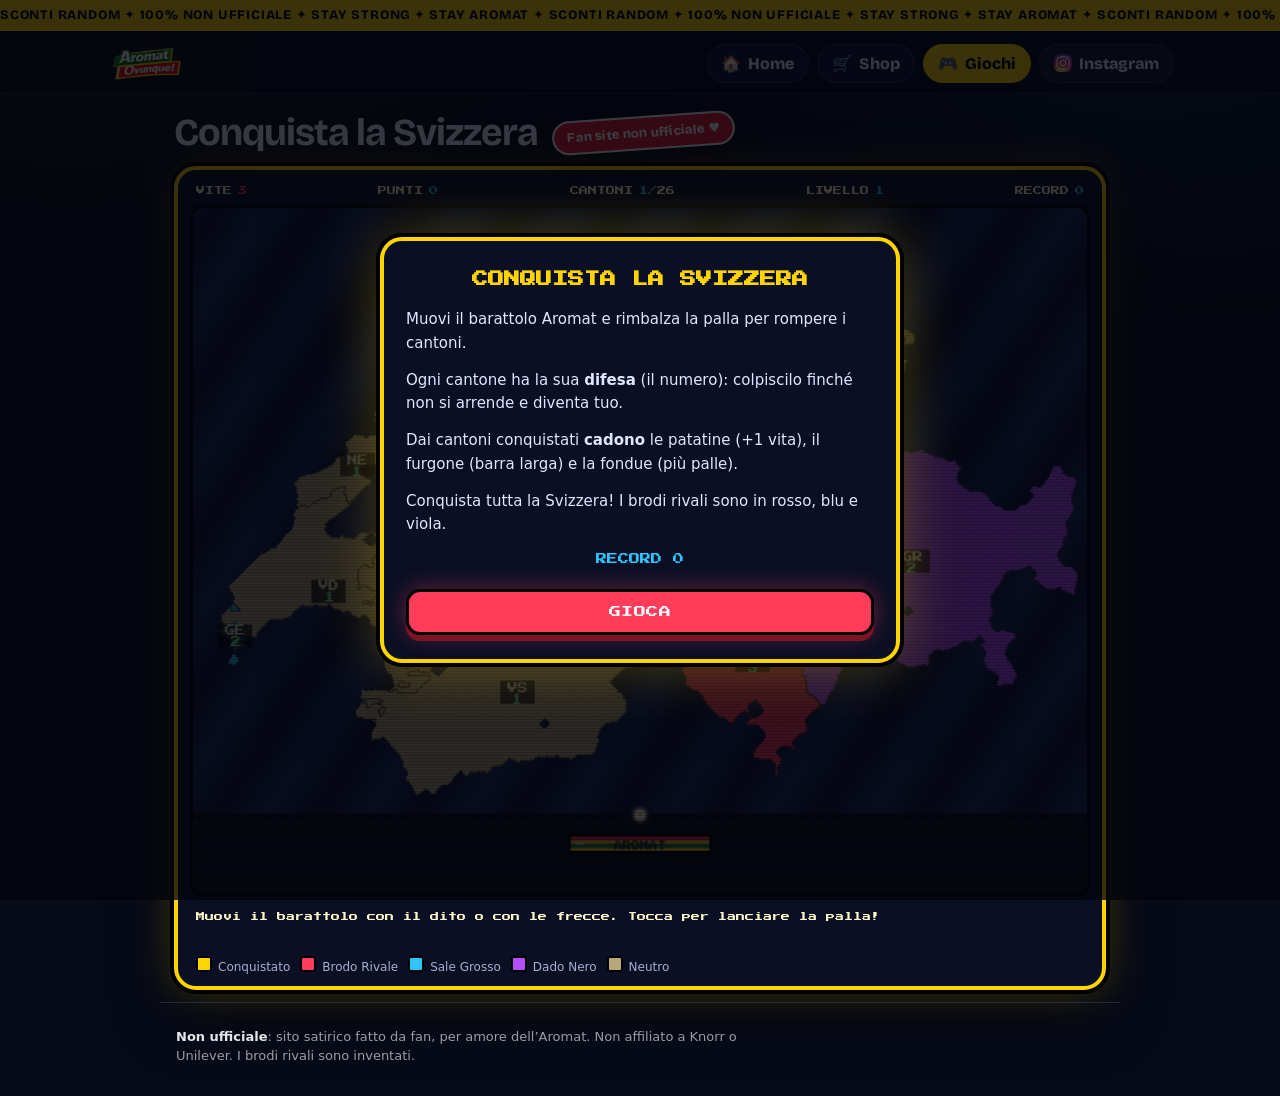
==== commit 04d0e840: "Conquista la Svizzera: nuovo gioco a rimbalzo sulla cartina vera - La mappa dei 26 cantoni è ricavat" ====
--- a/conquista.html
+++ b/conquista.html
@@ -4,7 +4,7 @@
   <meta charset="utf-8" />
   <meta name="viewport" content="width=device-width, initial-scale=1, viewport-fit=cover" />
   <title>Conquista la Svizzera – Aromat Ovunque*</title>
-  <meta name="description" content="Conquista i 26 cantoni svizzeri con l’Aromat, prima che i brodi rivali ti fermino. Un arcade da fan, satirico e non ufficiale." />
+  <meta name="description" content="Rimbalza la palla con il barattolo Aromat e conquista i cantoni svizzeri. Un arcade da fan, satirico e non ufficiale." />
   <meta name="theme-color" content="#070b18" />
   <link rel="icon" type="image/png" sizes="48x48" href="favicon-48.png" />
   <link rel="icon" type="image/png" sizes="192x192" href="icon-192.png" />
@@ -13,7 +13,7 @@
   <meta property="og:type" content="website" />
   <meta property="og:site_name" content="Aromat Ovunque*" />
   <meta property="og:title" content="Conquista la Svizzera – Aromat Ovunque*" />
-  <meta property="og:description" content="Conquista i 26 cantoni svizzeri con l’Aromat." />
+  <meta property="og:description" content="Rimbalza la palla e conquista i cantoni svizzeri con l’Aromat." />
   <meta property="og:url" content="https://aromatovunque.info/conquista.html" />
   <meta property="og:image" content="https://aromatovunque.info/og-image.jpg" />
   <meta property="og:image:width" content="1200" />
@@ -59,23 +59,16 @@
     }
     .hud{ display:flex; flex-wrap:wrap; gap:8px 18px; justify-content:space-between; padding:4px 6px 10px; font-size:9px; color:#fff6c8; }
     .hud b{ color:var(--cyan); font-weight:400; margin-left:6px; }
-    .hud .combo b{ color:var(--red); }
+    .hud .lives b{ color:var(--red); }
     .screen{ position:relative; border:3px solid #000; border-radius:12px; overflow:hidden; background:#000; }
-    canvas#map{ display:block; width:100%; height:auto; cursor:pointer; touch-action:manipulation; image-rendering:pixelated; transition:transform .05s linear; }
+    canvas#game{ display:block; width:100%; height:auto; touch-action:none; cursor:pointer; transition:transform .05s linear; }
     .scan{ position:absolute; inset:0; pointer-events:none; background:repeating-linear-gradient(0deg, rgba(0,0,0,.18) 0 1px, transparent 1px 3px); mix-blend-mode:multiply; border-radius:12px; }
     .foot{ display:flex; gap:12px; align-items:center; justify-content:space-between; flex-wrap:wrap; padding:12px 6px 4px; }
     #ticker{ flex:1 1 320px; margin:0; font-size:9px; line-height:1.7; color:#fff6c8; min-height:3.4em; }
-    button.big{
-      font-family:"Press Start 2P", ui-monospace, monospace; font-size:12px; letter-spacing:.5px;
-      padding:14px 18px; border:3px solid #000; border-radius:14px; cursor:pointer;
-      background:var(--red); color:#fff; box-shadow:0 6px 0 #7d1427, 0 0 22px rgba(255,61,90,.4);
-    }
-    button.big:active{ transform:translateY(4px); box-shadow:0 2px 0 #7d1427; }
-    button.big:disabled{ opacity:.4; cursor:not-allowed; transform:none; box-shadow:0 6px 0 #3a0d16; }
     .legend{ display:flex; gap:10px; flex-wrap:wrap; margin:12px 6px 0; font-size:12px; color:var(--muted); }
     .legend span::before{ content:""; display:inline-block; width:12px; height:12px; border-radius:3px; margin-right:6px; vertical-align:-1px; background:var(--c); border:2px solid #000; }
 
-    /* ===== Schermate (titolo, fine) ===== */
+    /* ===== Schermate ===== */
     .overlay{ position:fixed; inset:0; z-index:90; display:none; align-items:center; justify-content:center; background:rgba(3,5,12,.78); padding:16px; }
     .overlay.show{ display:flex; }
     .overlay .box{
@@ -84,11 +77,17 @@
       box-shadow:0 0 0 4px #000, 0 0 60px rgba(255,212,0,.3);
     }
     .overlay h2{ margin:0 0 16px; font-family:"Press Start 2P", monospace; font-size:16px; line-height:1.6; color:var(--yellow); }
-    .overlay p{ margin:0 0 18px; color:#dfe6ff; line-height:1.55; font-size:15px; text-align:left; }
-    .overlay .score{ font-family:"Press Start 2P", monospace; font-size:11px; color:var(--cyan); line-height:1.9; margin:0 0 18px; }
+    .overlay p{ margin:0 0 14px; color:#dfe6ff; line-height:1.55; font-size:15px; text-align:left; }
+    .overlay .score{ font-family:"Press Start 2P", monospace; font-size:11px; color:var(--cyan); line-height:1.9; margin:0 0 18px; text-align:center; }
     .blink{ animation:blink 1s steps(2,start) infinite; }
     @keyframes blink{ to{ visibility:hidden; } }
-    .jar{ display:block; margin:0 auto 14px; width:64px; height:auto; image-rendering:pixelated; }
+    button.big{
+      font-family:"Press Start 2P", ui-monospace, monospace; font-size:12px; letter-spacing:.5px;
+      padding:14px 18px; border:3px solid #000; border-radius:14px; cursor:pointer;
+      background:var(--red); color:#fff; box-shadow:0 6px 0 #7d1427, 0 0 22px rgba(255,61,90,.4);
+    }
+    button.big:active{ transform:translateY(4px); box-shadow:0 2px 0 #7d1427; }
+    .overlay button.big{ width:100%; }
 
     .site-footer{ max-width:960px; margin:0 auto; padding:24px 16px 30px; font-size:13px; color:rgba(255,255,255,.6); border-top:1px solid rgba(120,160,255,.18); }
     .site-footer b{ color:rgba(255,255,255,.9); }
@@ -100,7 +99,6 @@
       h1{ font-size:28px; }
       .hud{ font-size:8px; }
       #ticker{ font-size:8px; }
-      button.big{ width:100%; }
       .bottom-nav{
         display:flex; position:fixed; z-index:60; left:10px; right:10px; bottom:calc(10px + env(safe-area-inset-bottom));
         justify-content:space-around; gap:4px; padding:6px; border-radius:22px;
@@ -148,25 +146,24 @@
 
   <section class="cabinet">
     <div class="hud px">
-      <span>GRANELLI<b id="gran">0</b></span>
-      <span>CANTONI<b id="owned">0</b>/26</span>
-      <span>TURNO<b id="turn">1</b></span>
-      <span class="combo">COMBO<b id="combo">x0</b></span>
+      <span class="lives">VITE<b id="lives">3</b></span>
+      <span>PUNTI<b id="score">0</b></span>
+      <span>CANTONI<b id="owned">1</b>/26</span>
+      <span>LIVELLO<b id="level">1</b></span>
       <span>RECORD<b id="best">0</b></span>
     </div>
 
     <div class="screen">
-      <canvas id="map" width="620" height="420" aria-label="Mappa della Svizzera: tocca i cantoni per attaccare"></canvas>
+      <canvas id="game" width="620" height="476" aria-label="Campo di gioco: rimbalza la palla e conquista i cantoni"></canvas>
       <div class="scan"></div>
     </div>
 
     <div class="foot">
       <p id="ticker" class="px" aria-live="polite"></p>
-      <button class="big" id="endturn" type="button">FINE TURNO ▶</button>
     </div>
 
     <div class="legend">
-      <span style="--c:#ffd400">Aromat</span>
+      <span style="--c:#ffd400">Conquistato</span>
       <span style="--c:#ff3d5a">Brodo Rivale</span>
       <span style="--c:#2ec4ff">Sale Grosso</span>
       <span style="--c:#b44cff">Dado Nero</span>
@@ -177,7 +174,6 @@
 
 <div class="overlay show" id="overlay" role="dialog" aria-modal="true" aria-labelledby="ovTitle">
   <div class="box">
-    <img class="jar" src="icon-192.png" alt="" width="64" height="64">
     <h2 id="ovTitle">CONQUISTA LA SVIZZERA</h2>
     <div id="ovText"></div>
     <button class="big" id="ovBtn" type="button">GIOCA</button>
@@ -199,85 +195,51 @@
 (() => {
   'use strict';
 
-  // ===== Cantoni: capoluoghi approssimati (mappa stilizzata, non confini ufficiali) =====
+  // ===== Dati: 26 cantoni (ordine fisso) e mappa ricavata dalla cartina della Svizzera =====
   const CANTONS = [
-    { c:'ZH', n:'Zurigo', lon:8.54, lat:47.37 }, { c:'BE', n:'Berna', lon:7.45, lat:46.95 },
-    { c:'LU', n:'Lucerna', lon:8.31, lat:47.05 }, { c:'UR', n:'Uri', lon:8.64, lat:46.80 },
-    { c:'SZ', n:'Svitto', lon:8.66, lat:47.02 }, { c:'OW', n:'Obvaldo', lon:8.25, lat:46.90 },
-    { c:'NW', n:'Nidvaldo', lon:8.37, lat:46.95 }, { c:'GL', n:'Glarona', lon:9.07, lat:47.04 },
-    { c:'ZG', n:'Zugo', lon:8.52, lat:47.17 }, { c:'FR', n:'Friburgo', lon:7.16, lat:46.80 },
-    { c:'SO', n:'Soletta', lon:7.53, lat:47.21 }, { c:'BS', n:'Basilea Città', lon:7.59, lat:47.56 },
-    { c:'BL', n:'Basilea Campagna', lon:7.72, lat:47.47 }, { c:'SH', n:'Sciaffusa', lon:8.63, lat:47.70 },
-    { c:'AR', n:'Appenzello Esterno', lon:9.28, lat:47.38 }, { c:'AI', n:'Appenzello Interno', lon:9.41, lat:47.33 },
-    { c:'SG', n:'San Gallo', lon:9.37, lat:47.42 }, { c:'GR', n:'Grigioni', lon:9.53, lat:46.85 },
-    { c:'AG', n:'Argovia', lon:8.05, lat:47.39 }, { c:'TG', n:'Turgovia', lon:9.07, lat:47.56 },
-    { c:'TI', n:'Ticino', lon:8.95, lat:46.19 }, { c:'VD', n:'Vaud', lon:6.63, lat:46.57 },
-    { c:'VS', n:'Vallese', lon:7.60, lat:46.23 }, { c:'NE', n:'Neuchâtel', lon:6.93, lat:46.99 },
-    { c:'GE', n:'Ginevra', lon:6.14, lat:46.20 }, { c:'JU', n:'Giura', lon:7.35, lat:47.36 },
+    ['ZH','Zurigo'],['BE','Berna'],['LU','Lucerna'],['UR','Uri'],['SZ','Svitto'],['OW','Obvaldo'],
+    ['NW','Nidvaldo'],['GL','Glarona'],['ZG','Zugo'],['FR','Friburgo'],['SO','Soletta'],['BS','Basilea Città'],
+    ['BL','Basilea Campagna'],['SH','Sciaffusa'],['AR','Appenzello Esterno'],['AI','Appenzello Interno'],
+    ['SG','San Gallo'],['GR','Grigioni'],['AG','Argovia'],['TG','Turgovia'],['TI','Ticino'],['VD','Vaud'],
+    ['VS','Vallese'],['NE','Neuchâtel'],['GE','Ginevra'],['JU','Giura'],
   ];
-  // contorno approssimativo della Svizzera (lon, lat)
-  const OUTLINE = [
-    [6.02,46.20],[6.12,46.52],[6.40,46.98],[6.75,47.12],[7.10,47.45],[7.60,47.60],[8.10,47.62],[8.60,47.75],
-    [9.20,47.70],[9.60,47.50],[9.90,47.15],[10.45,46.95],[10.50,46.60],[10.00,46.45],[9.60,46.02],[9.20,45.85],
-    [8.90,45.85],[8.50,46.00],[8.05,45.82],[7.50,45.92],[7.00,45.93],[6.75,46.10],[6.40,46.00],
-  ];
-
-  const W = 620, H = 420;
-  const proj = (lon, lat) => [(lon - 5.95) * 136, (47.9 - lat) * 200];
-  const OUT = OUTLINE.map(([lo, la]) => proj(lo, la));
-  const CEN = CANTONS.map(c => proj(c.lon, c.lat));
-  const N = CANTONS.length;
-  const OWNER_NAMES = ['Aromat', 'Brodo Rivale', 'Sale Grosso', 'Dado Nero'];
-  const COL = {
-    player: [255, 212, 0], neutral: [185, 167, 122],
-    rival: [[255, 61, 90], [46, 196, 255], [180, 76, 255]], sea: [12, 20, 52],
-  };
-  const START = 'SH';
-  const SEEDS = { TI: 1, GE: 2, GR: 3 }; // partenza dei brodi rivali
-
-  const canvas = document.getElementById('map');
+  const IDX = Object.fromEntries(CANTONS.map(([c], i) => [c, i]));
+  const RIVALS = { TI: 1, GE: 2, GR: 3 };          // brodi rivali di partenza
+  const RIVAL_NAMES = ['', 'Brodo Rivale', 'Sale Grosso', 'Dado Nero'];
+  const START = 'SH';                               // Sciaffusa: da lì nacque l'Aromat
+  const RLE = '.zz.zz.zz.zz.zz.zz.zz.zz.zz.zz.zz.zz.zz.zz.zz.zz.jgN.h7N2.h5N4.bN2.gqN7.4N.2N6.gmNq.ghNq.giNr.ghNr.ghNt.2A3.jT5.fmNt.A4.kNT3.fmNtA5.jN4T.fmNi.2N4.N3A5.jN5.nT7.ewNe.4N.4NA7.hN3T4.lTa.evNc.bNA6N.fA2N2T4N.jTe.euN9.dA7N.dNA3N2T3N2.hTf.evN6.eN2A7.cNA4N2T6.fTh.fdN3A9.2A.6A7NT17.3T3.f2N2AqNT18.T6.f0AsNT1g.ezArN2T1f.ezAjNA8N2T1f.eoA4.7AhN6A4N2T1h.8T.edA5.7AhN2T3N3AN2T1j.6T4.d4S3.13A8.4NAaN2A5N2T4N4T1k.5T6.d2S5.3S6.sA9.3N2AaN2A6N2T1b.Tr.d0Sg.oAb.N4AbN3A6NT1a.4Tq.cwSj.mAc.2N3A2N2A4NA2N4A6N3T17.6T.2Tn.b3L.1qSl.nNA8N.3N2A2NpT13.bTn.ayL5.1pSmN.mN2A6.6NA2NlAN6T10.cTn.awL5.1oSoN2.lN3A4.8A2NA4N6ANA2N4ANA5N4Tz.cTo.atL6.1mSqN3.iN4A5.7AiN2AcT11.aTq.asL7.1kSw.7S2.6N2A8N.5AyT11.8Tq.atL8.1iStAN3.3S7N.AdN2.3NAzT11.6TmQ2TQTQ.ajL.6L9.1iSuA5.NS7N2AeN2.N2AzT1sQ7.ajL2.5L8.1iSvA7S7N2AfN3AzT1sQa.ahL3.2L9.1hS1aAjNA10T1wQ2T3Q.ahLf.19S4.3S19A1lT23.ahLf.7S6.uS1gA1nT23.ahL6M6LM2.4MSa.S.S2.S.S.S2.S3.S.S.2S.3S1hA1oT1qQ3Ta.ahL5MfS3M2S8M2.MS1yAuNA4N2AbN2AhT1iQ6Ta.agL4MmS7M.3M2S1vA10N4AN4A3N4A2NA2TAaT1gQ9Ta.agL3MnS5.6MS1vA17NbT4AbT1eQ9Tb.agL3MnS5.7S1uA1dN6T3AcT1dQaTQ2T8Q.ahMLMmS4.8S1sA1kT4AcT1dQTQ2TQ9T8Q.agM.2M.MkS2.aS1rA20T1hQbT7Q2.amMb.2M6.cS1qA20TzQ2ThQ9T3Q8.alMa.mS1pA20TyQ4TgQl.8jZ6.1wM8.qS1mA1zTmQ4T9Q9T2OT3Q2TQo.8gZb.1wM4.sS1eASA4SA1zTiQaT6QcOT2OQs.8eZc.1xM2.uS1dA6.A1yTkQsO3Qt.Q.8Q.2Q3.7pZ2.2Z.Zd.1zM2.uS1cA5.3A1xTkQ1r.2Qd.7jZn.2vS1cASA2.5A1wTkQT8Q1j.Q4.Qa.7hZn.2xS1aA2S.7A1vTkQT8Q1n.3Qb.7fZm.2zS19AS2.8A1vTsQoOQx.7Q9.7dZn.2zS1cA2.5A1wTkQ3TQ2T2QpOQv.9Q9.7cZn.31S1aA2.4A1yTjQwO2Qr.eQ8.7bZp.30S1aA3.2A1zTkQvO3Qp.gQ7.7aZq.30S1hA1pT2A8TiQoO2Qw.hQ7.78Zu.2yS1hA1pT3A8TgQoO3QOQO4QOQm.iQ7.77Zw.2xS1hA1qT6A3TdQsOdQi.kQ7.78Zy.2uS1iA1qTlQuOcQg.mQ7.78Zz.9Z6.2fS1hA1rTkQpO2Q5O3Qn.80Z11.6Z9.2eS1hA1yTcQpO4Q4O3Ql.82Z12.2Zd.2eS1fA20TbQmO3QO3QO2Q2.Q.Qj.82Z14.Zh.jK2.3K9.1eS1dA21TaQnOb.6OQO3Qc.81Z1o.iZKM.MK8.1hS1aA23T8QoOQO8.8O7Q3P3Q4.9QP2.7nZ1q.gZKd.1hS1bA22T8Qx.aP3O3Q2P4Q5.8Q2PQ.7lZ1r.7K4.3Z2Ke.1jS1cAk.2A1fT6Qx.aPdQ3PQP.5Q3P3.Q.7gZ1u.5ZK5.2Kh.1iS1cAj.4A1fT5Qx.aP9.3PgQ2P2.7fZ1w.3Z2Ko.1jS1bAi.6A1eT5Qw.oPfQP4.7eZ1x.Z3KoM.1iS1bAh.8A1eT3Qw.tPbQP5.7cZ29KiM.1gS1cAh.8A1eT2QeO2Qh.vP9Q3PQP2Q.4Q2.Q.72Zc.8Z1sKg.1gS1cAi.6Ah.AqTA7TQdO3Qg.wP9Qf.73Z5.gZ1tKp.14S1eAi.3Ai.3AxT2Q4O2QO2Q3O4Q7OQ7.yP8Qd.7qZ1sKq.13S1eAj.2Ah.5AwT2Q3O8QO6Q5O3Q4.10P2.3P2Qc.7sZ1sKr.10S1fA11.7AwTQ3OnQ2OQ.16PQc.7tZ1rKiMK9.yS18A2S6A11.8AvO2Q2OnQO4.16Qc.7sZ1rK9M4K6M2K5MK3.xS17A3S2AS4A11.7AwO2QOt.15P2Qa.7sZ1sKbMKM2K3M2KM2KM3K.xS13A1h.5AxO2QoO7.15Qb.7rZ1uKcM3KM2KM7.yS13A1i.2AzO2QrO4Q.14Qa.7rZ1uKfM4KM7.wS16A8SA4S3A12.A10OQrOQ3.14Qa.7rZ1vKhM6KM2K.wS17ASA2SeA20OQtO.15Q9.7pZ1aBZiKoM4KM3.kS3.6S1rA20O2QsO2.15Q8.7qZ19B3ZgK2B3KmM2KM3.jS20A22OQsO.16Q7.7qZ18B8Z9K5B4Kt.gS22A1vOA6OQeOQdO2.14Q7.7qZ19BcZ4KB2KB3KtM4.fS21A1wO2A2O3QeO3Qf.13Q7.7pZ19BlKn.2K9M3.eS21A1wO2AO4QbO2QO3Q4OQb.12Q5.7mZ1dB8ZBZ3B3K3BKn.5KaMK.cS1nA4S3A2S2A20OAO3QbO9QO4Q9.13Q5.7mZrB4ZhB7Z8Kq.aKi.3S1oA9S2At.A18O2QdOdQ8O.12Q5.7nZrB9ZaB9Z7Kp.cKiS1oA2SA9S3Ar.2A18O2QdOdQ7O.12PQ5.7nZrBuZ2B2KBK3B2Kh.fKgS1lC4I3S3I2A2S5Ar.3A17H2QxO2.10Q7.7oZqB12Kk.hK4.K9SiC4SzC5I2S3I4S5I2A4I2Ah.6A16H2QyO2.yQ8.7pZoBzKn.oK4.2SkC5SxC6I2S4I2S6I2A4I2Ah.6A15H2Q12.wQ8.7pZoBzKo.pK2.4SjC5SwC8IScI3AI3AI2Ag.4I7AzHQ17.Q2.oQ8.7pZpByKp.wSiC5SwC8I2ScIgAa.2I8.3AkI2A4H2A3H2Q1c.lPQ8.7pZpByKp.xSgC7S8C2S2CSiC8I2ScIgAb.I7.5IAf.2AI2A3H7Q1e.jQa.7pZpBxKq.ySfC7S8C6S2C5S7CSC9I2ScI3AIAIA2I5AiI2.aA9.6A3I2HQ2H2Q1h.gQb.7pXZnByKr.ySdC9S7CdS8CcIScI3Av.aA8.8I4Q1r.9Qd.7pZfB2Z5ByKv.wS6C3S3CtS9CcIScI3Aw.aIA5.aQkH2Q1b.4Qe.7oXZfB14Kx.xSC14S8CcI2SaI5Av.cI3.eH3.3HdQoO3Q12.7nZhB12K11.uC17S6CeISaI6AcI6Ab.dI2.gH.5HcQoO3QqP2Qa.7mZiB10K14.uC5S2C4SC7S3CfS2CnISaIbA5If.2A.eI.oHbQkO7QO2QmPaQ3.7lZgXZB11K14.uScC5SqCjI2SaIt.hI3.oH4Q2HQH2QkOaP4QiPaQ3.7jZhX2B12K15.uSbC5SoClI2SaIs.hI5.fH.5H2E3H2QpHO8P5Q9PQ2PQ6P7QPQ2.7jZhX3B12K16.uSaC6SCS2CSCSfCmI2SaIr.hE4I3.dH2.5HE3H2Q4H2QeH4QdP6Q6P4Q9P3Q5.7iZgX3B15K15.tCSCSC2S5C1fISaIr.eEe.8EcHQ3HcQHQ3H2Q4H3Q3HOQ4P3QPQ3P2QP2QP2QP3Q5P3Q5.7hZgX3B17K16.rC1qI2S9Is.dEf.7EcHQ2HgQ2H3Q2HaQ3P2Q4P7QP2QP4Qb.7gZhX2B1bK14.tC1pIS9Is.eEI3Eb.6H2EH4E5H2Q2HfQ3H8QH2QH2Q2P2QPdQP5Qb.7fZcXZ4X2B1eK12.tC1pI2S8It.cIcE5.4H8E6H5QfHQH7QH2QH2Q2HP2QPcQP5Qb.7fZ9X5Z3X2B1eK12.uCiS3CSC2SCyI3S7Iu.aIdE6.2EH8E7H5QdHcQH2Q4HPeQP5Qb.7fZ9X2B2X2ZX2B1gK8B5Kp.sS2CiS5C11IS8Ib.2I4.3Ib.8EI5EI2EI3EtH2QdH3Q2H6QH2Q5HP3QP4QP2QP2QP3Q4PQ7.7gZ7X2B4X3BlZB2ZBaKBhK7B6Kq.rKSChS5Ca.2CrIS8I9.4I.6Ib.6IE15H4Q1cP3Q2P3QPQP2Q2.7eX2Z5X2BtZ5B2Z3K5BvKnBK2.oK3CjS2Cb.4CrS8I8.dIb.4I2E15H4Q1cPdQ2.7dB2X2Z3X2BuXZ8KiBdKfB5K8Ba.2BiKCu.cClS8I8.eIb.2I3E13H8Q1aPdQ3.7eBX5BvX2Z6KjBK4B.K4BKeB8K6BuK2Cu.eCkS7I8.fIgE12HaQ1o.7eXBX3BwX3Z4KkBK4.3KhBbK3BvK2Cv.eCkS6I8.gIfE11HeQHQ.Q.H2Q1c.7gXB17KB3K4B9KB2K4.4KfB1aK2Cw.dClIS4I8.iIdE11Hg.5H2Q1c.7hB1aK5Bd.7KeB1bK2Cv.cCnIS3I7.kIcE11Hf.7H4Q19.7hB17.2BK5Bd.7KeB1bK2Cx.9CpIS2I8.lIaE10Hf.9H6QhH3P2Q2PQaP2Q6.7gB15K.4K4Bf.5KfB1cK2Cw.9CqI9.nI7E12Hf.8HtPgQ6.7fBfX4Bm.5K3BeK3.3KfB1dK2Cx.8CsI8.nI4E14Hg.6HvPfQ5.7fBeX7Bj.9K3BKBaK4.KfB1eK2Cw.8CtICI4.I.oI2E15Hh.4HrQHQ2H2PeQ5.7eXBbXaBi.9K8B8KiB19K3B3K2Cy.6CuIC.6I.oIE15Hi.2HrQq.6yX2.X.bX2BaXbBfXB.8BK9B8KgB14KBKB4K3BK3C10.4Cx.7I.nIE14HuQ2H6Q4H2Qv.6wX8.3X6B4XhBfX2.9B8KBaKeB15KeC11.2Cx.wExH4E4HvQ18.6vXa.X7B3XiB2X3B9X2.9BkKeB15KeC1y.xEyH5E3HwQmHQH3Qg.6uXjB2XpB8X.9BmKdB15KBKcC1y.wE10H4E2HxQlH8P5Q8.6uXkBXrB4X3B.9BoKB4K6B8K2B5KB11K2C1x.wE12H3E2HxQkHaP4Q8.6sX1eB4X.bBuK6B6KoBmK2C1y.sE16H3E2HxQlH2QHQH5QP2Q7.6tX1gB2.bBzKB7KpBlK2C1y.sEn.EiH3E2HxQ14.6uX1g.dB17KB3K7BKdBlK2C1y.rEn.2EhH4E3HwQ13.6vX1f.dB2iK2C1y.7E.iEo.3EgH3E3HxQ13.6wX1d.eB2iK2C1x.8E.E.bE.2Eo.6EgHE4HxQiH2QiR.6wX1c.eB1nK2B8KB4KBgK2C1x.8E9.2Et.8EkHwQjHcR5Q3R2.6wX1a.eB1sKcBhKC1l.2C.C9.8E15.5EkHvQlHbR6Q4R2.4R.hR4.64X1a.eXB1wK8BhKC1k.7C7.aE13.4EkHvQmHbRQR3Q5R2.2R4.6R5.R9.62X1a.eXB23KBiK2C1i.9C5.bE14.2ElHtQ8H2Q2HQ9H2Q6HQeRw.5yX1a.eB2oKFC1h.bC3.eE1kHzQ7HkQhRz.5sX1dB.9XB2rKFC1g.uE1jH10Q3HnQhR10.5pX1eB2.8X3B2qF2C1g.vE1hH1qQjR14.5jX1eB3X2.5X4B2rF2C1e.xE1d.4H1iQqR16.5hX1eB4X.B.2X3BXB2sFC1e.yE1b.6H1hQrR17.3R2.59X1fB36F2C1d.yE1a.8H1bQHQHQaH2Q3R5Q9R1c.57X1gBk.4B2jF5C18.yE1b.8H19QgHR1u.56Xn.2X5.X3.X8.3X.X.X3Bk.4B2kF7C15.yE1c.7H1aQfRkQR1b.53Xo.4X2.3X.4X.2X2.cXBh.7B2pF2C5F7CF2C5F2Cj.xE1d.4HE2H19QqR9Q2R1b.1tR5.33Xo.jX.cXBf.bBe.2B2.6B1zF2C5FiCe.2C2.zE1cH2.HE3H18QrRQaR1b.1rR7.2zXr.xXBd.cB8.2B2.dB1zFC5FiCd.15E1iH18Q12R1b.1rR7.2xXt.yB9.gB7.4B.eB2.B1uF2C5FC7F3Ck.16E1hH18Q13R19.1rR9.2uXw.xB5.jB7.nB1uF2CdF3Ci.19E8.E17H18Q13R18.1sR9.2rXy.1lB8.pB1sF2CeF2Ci.1aE4DE2.2E17H17Q11R1a.1rRb.2lX15.1iBa.oB1sF2Cv.1bE5DE.5E17H16QzR1c.1rRc.2hX18.1jBa.2B2.kB1qF2Cu.1cE5D2E.6E17H15QzR1b.1sRe.2dX1b.3X.1eBf.3B.fB1qFCtF2.1bG3E2D4.7E17H14QyR1c.1rRj.29X1e.1eBq.aB1eFB8F3CsF.vG2.fG4ED6.5E17H14QzR1d.1pRl.27X1g.1cBr.aB1eFB8F2CaF2Ch.oF.F.4G6.G3.G.2G2.G4E2D6E.3E18H13QHQxR1e.1oRm.26X1h.1cJ2Bp.aB1eFB8F2CaF3Cg.nGF2GF.2GmED6E3.E1aH13QxR1g.1nRm.25X1h.1eJBp.aB1mF2C3F2C4FCF4C4FCa.mF3GsD6E4D2E17H15QvR1h.1mRn.25X1h.1fBp.aB1mFC3FlC7.mF3GrD6E5D9EhDEiH15QvR1j.1jRo.26X1d.1gBr.9B1jF5C4FkC6.nF4GqD6E5D9E8D3E5D2EhH17QtR1l.1bR4.2Ro.28XuV4Xd.1iBq.9B1iF5C5F3C2F6C2F7C5.pGFGrD6E6D8E7D5ED4EhH18Q7RQRQ6.Q4RQ7R1m.1aRu.28XrV7Xc.kJ.zBq.7B1iF2ChFCf.rGrD8E5D9E5DbEgH18Q7R4QR3Q.2R3QR4Q3R1p.17Ru.29XpV8Xc.kJ3.xJ5Bn.5B1iF2Cx.tGoDbE4DaE3DdEeH19Q7R9.3R7Q3R1q.16Ru.29XoV9Xb.kJ6.eJ.bJ.3J7Bo.2B1jF2Cx.uGkDgE3DbEDfEaH1cQ6R7.7R5Q3R1z.xRu.29XoV9Xa.kJ6.gJ2.4J6.2J8B29F2CrF.2C.wGjD1bE9H3D2H15R2H3R3Q3R5.6Q9R21.wRs.2bXnVaX9.kJ6.gJ3.2JhB2aFCqF.zGjD1eE5H3D5H13R4HRe.3RQ9R22.wRr.2bXmVcX6.mJ7.fJnB29F2Cp.10GjD1eE3DaH13Rj.2RQ9R24.vRr.2aXlVeX6.mJ8.eJoB28FCp.12GiD1eE2DbH12Rl.R2Q8R25.tRs.2aXgVjX5.oJ3.XJ3.cJqB6J2B1yF2Cp.11GjD1eEDdH10RsQ5R25.sRt.2aXeVlX3.rJ.3XJ2.cJzB1xFCp.12GjD1sHyRwQ2R27.qRu.2bXcVnX2.wJ2.aJ11B1wF2CFCn.12GjD1rHtR3c.oRv.2aXbVqX.xXJ.aJ10B1wF2CFCF2C3FC5FCa.12GjD1qHhR4H8R3e.mRx.29XaVr.yJ3.9J10B1wF2CFfC8.13G3FG.3GaD1qHhR6H7R3f.hR11.29X2V5X2Vr.zJ4.7JwB2J3B1xFCFgC7.13G3F.6G8D1qHhR6H6R3k.cR12.2aVy.10J5.5JyB2J2B1xFiC7.13G2F.9G4.2D1qHhR7H3R3n.aR14.27Vy.12J6.3JyB22F2C3F3Ch.13G2.kD1kHjR3y.8R14.28Vx.14J6.J10B21F2C3F2Ch.14G3.kD1hHkR5b.27Vx.15J18B20F2Cm.14G3.lD1fHlR5a.28Vv.16J19B20F2Cl.15G3.mD1dHlR5a.28Vv.18J19B20F2Ck.14G4.mD1dHlRmHR4n.29Vt.19J19B21F3Ci.14G5.lD1dHkR5a.2bVq.1aJ1aB22F4Ch.13G5.kD1eHkR5a.2aVq.1aJ1fB20F4Cg.12G5.jD1jHgR59.2bVo.1bJ1aBJ6B21F3Cf.13G5.hD1fR2DRD2H8D2H3R5a.2cVo.1aJ1bB2J5B22F3Ce.13G6.fD1fR6D2H6D3RkHR4s.2cVm.17V2.2J1cB2bF2Cd.14G6.eD1dR9D2HD6R5e.2cVn.16V3J1cB2dFC3FC9F.14G6.cD1dRaD5R5i.2bVp.14V3J1dB2dF2CaF4.14G6.bD1cRdDR5l.2aVn.15JV2J1eB2eF2C5F9.14FG6.9D1bR60.29Vo.wV.8V2J1eB2fF2C4F3Ba.11F3G4.aD1aR60.28Vq.uV2.6JV3J1eB2gF9Ba.zB3F4D.aD1aR60.27Vr.nXV3.V2.JV2.V6J1eB2jFgB2.xB6FD2.9D1bR60.25Vu.lV7.3JV7J1fB2jFfB3F.uBbD.8D1aR61.25Vw.7V2.9V7.5V7J1fB2jFfB5.9B2.gBf.5D1cR60.25Vx.V.4V3.V.6V7.7JV4J1hBgJB27F4Bo.bBi.3D1dR11HR4x.25V1d.V7.9JV3J1hBhJB23.3F4BtF.2BlD1gR5y.26V1k.aJV5J1fBhJB21.6F4B1fD1hR5y.25V1n.7V7J1fB2i.8F3B1fD1gR5z.24V1o.6JV6J1gB1a.B16.9F2B1gD1fR60.23V1r.3J2V5J1hB19.3B14.aFB1hD17R3D4R61.22V1uJ2V6J1hB18.5BqFBF7B2F.aFB2FB2FB1cD17R68.22V20J1kB16.7BpFBF9.9F9B1cD17R67.1zV24J1nB14.7BnFc.9F3BF4B1eD16R66.1zV24J1qB13.7BrF3BF4.5B1pD16ReDRD5RDRD4R5d.1yV25J1sB13.9BoF2BF6.2FByF2BqD15ReDhR5b.1xV26J1sB13.bBoF8B4F2B2FB9FBgF3BqD13RgDhR5a.1vV28J1uB14.aBmF8B5FoB8F2BFB3FBkD11RjDRD2RD6RDRDR5b.1uV2aJ1uB13.bBjF9B6F19BfDyR6c.1tV2aJ1vB14.bBiF7B8FBFB3F2BFcBFnBaD13R6d.1rV29J1xB13.dBhF6BhFcB5F6BF3BFBF7B9D14R6d.1qV2aJ1xB14.dB6FB3F3BqFcBxD15R6d.1pV2bJ1xB15.bB7F2B2F3BtF3BF2B10D14R6f.1nV2cJ1xB16.9B8F7BFB5FB3FB1nD14R6g.1lV2eJ1wB1c.2B9FqB1gD3.2DzR6h.1jV27J3V5J1vB1pFBFnB1gD2.5DxR6i.1hV27J5V3J1wB1rFnB1h.7DvR5s.3Rt.1bV27J25B1rF4BFBF3BFBF3BF4BFB1g.9DtRvD5RD5RD5R4g.5Rt.19V27J2aBJBJB3m.9DsRwDhR4c.aRt.17V28J2fB3k.9DtRwD5RDbR45.iRt.15V29J2fB3j.9DvRvDbRDRDR45.lRt.13V2aJ1zB7J5B2bF3B19.8DwRvDbR48.mRt.12V2bJ1zB7J3B24F3BF2B2F5B4F4Bz.9DzRsDbR48.mRt.11V2cJ1yB2fFlBz.8D10RsD2UD7R48.mRu.10V2dJ1zB2eFlBz.8D10RsD2U7D7R42.kRw.zV2eJ20B2eF2BF3BFBFBF5B2FB10.8D10RsD2U8D7R40.mRv.yV2fJ20B26FB1p.8D11RsD2UdD2R40.pRr.yV2hJ1yB26F3B1o.8D11RtD2UdD2R3y.rRq.xV2iJ1yB1uWBWB2W2BFBF5B1o.8D11RtD2UeD2R3x.sRp.wV2iJ1yB1vWaFfB1e.8D11RtD2UfD2R3v.uRo.wV2iJ2V4J1sB18W3BkWbFeB1e.9D15RmD3UgD2R3u.wRm.xV2iJV7J1qB14WB3W3BkW3BWBWBWBcF2B1f.aD1aRfD3UiD2R3t.zR7.3Ra.yV2qJ1mB16WfBwFB1i.aDfU7DhU2D6RcD3UkD2R3t.1aR9.yV2uJ1gB18WfB15F2B17.bDeUcD7UdD6RD8UlDR3t.1dR7.zV2uJ1eB19WBWdBxF2BFcB11.cDeUdD6UeDcUmD2R3s.1gR5.10V2sJ1dB1jW2B12FfBFB3F3B4.B9.2BcD.cD6.D6.DU9DU4D2UjD3UsDR3s.1kR2.10V2rJ1eBeJ3B25W2FiBF6.3F4.8F4B3D5.aD6.2D5.3D5UD6U1hD2R3s.2nV2pJ1dB7J2B7J3B29F8W7F7.5F2.9F3DB2D7.8DWD4.5D2.5DbU1jR3s.2nV2oJ1dB8JlB1yW2F9W8F4.jFD4W7.4W.D2W2D2.6D.7DaU1jR3s.2mV2pJ1eB6JmB1xW5F7W9F4.iD4WjD.7D.5UfDU4DU19R3s.2mV2iJ4V3J16VJ5VJ2B5J5BJeW2B1xW7F4WbF4.3F2.cDWnD.5D3.3DUaD2UDaU17R3s.2mV2iJ9V2J11V3J3V2J2B2pWmF4.F4.9FWqD.3D5.D2U9DeU16RU2R7URU2R3f.2lY2V1t.VsJVJV4J2V2JV2J2VJV3J4VJfV5J2V3J2B2pWw.8WsD.UjDdU19.3UfR38.2kVY3V19.2V7.3V6.3V18JV8JfVaJ2B2pWx.5WuD2U24.5UeR38.2jV2Y4V17.nV1hJdVbJ2B2oW1wD2U24.6U6RU3RURj.8Rb.2Rj.2R1m.2hV3Y5V15.pV12J3VJ2VJV7JaVdJ3BwWB2WB2W2B1jW1vD2U24.8U4Rp.9Ra.3Ri.4R1l.2gV4Y6V12.vVzJoVdJ3BJBJ3BJ4BkWgBWB17W1yD2U25.6U5RnU.bR8.5Rg.6R1k.2fV1d.wV3.2VuJlVeJfBkWjB15W1zD2U15D2U2DUw.4U6Rn.eR5.7Re.8R1j.2eV1c.15VtJkVeJdW2BjW2BWhB15W1vD5U16D3Uz.2R3U4Rm.fR4.9Rf.4R1l.2dV1d.15VtJbV4J4VeJ2B2J2B13W2BeW2BsW1wD5U1aDU13RU3Rp.sRg.2R1m.2dV1c.18V5.3VkJ9V5JVhJB3JB14W2B8WhBW2BbW10FWhD2WhD3U2lRo.sR23.2eV1a.1cV2.5VjJ8VoJ2B6W3B18WkB8W1lD3WgD2U2mRn.tR22.2fV17.1nViJ7VbJ3V2JV2J2V4JB6W4B18WcBW7B7W1fF6W2DWhD2U2mRn.tR22.2eVy.1yViJ5VbJ4V2J6V3JBJ3WB2W3B6WB1iW3B6W1gF5D9WcD2U2nRl.uR22.2fVw.1zViJ4VbJfVJ3W2BWcB1qW1hF5D9WcD2U3.3U2hRk.vR22.2gV6Y3Vl.20ViJ3VdJ3V2J9V2WhBcW2B1cW1oD2WD4WcD2U2.5U2gRk.uR24.2eVYV5Y3Vk.21ViJ3VfJV3JV2J3V3WiB9W2BW2BW2B17W29D.9U2fRj.vR24.2eY4VYaVYVd.23VfJ3VsW2B2W4BW4BW5B9W2BW6BkW2BiW2a.cU2eRj.vR24.2dV2YhVa.27VdJ2VrW3BrW8BjW5BgW1zD4.W4.gU2dRj.vR25.2cVY4V2YcV9.2bV11W4BtW3B2WBWBiW7BcW21D3.mU2cRk.vR26.2aVdY2Vd.2dV10WB1lW9B9W23D3.mU2dRk.uR27.3R4.22Vr.2fVzWB1lWaB7W24D.oU2eRk.tR2i.20Vp.2gVyW2B1jW2n.oU2eRl.sR2k.1zVo.2hVyW2B1dW3BW2n.pU2eRl.sR2l.20V8Y4Va.2hVyW2B18W2w.pU2dRm.sR1v.Rp.21V7Y7.2oVyW2B17W2x.qU2cRm.sR1u.3Ro.22V6Y6.2oVzW2B16W2y.rU2bRm.sR1t.5Rl.25YV4Y5.2oV10WB16W30.rU2aRhU2R4.rR1s.7Rj.27YV7.2oV11WB17W30.pU2bR8URUR5U4R3.sR1j.3R.2R.8Ri.29V7Y.2hV2.V13W2BxW2BaW2z.nU2dR6U5RURURU3RUR.sR1h.gRi.2aV9.2hV15W2BvW5B7W31.mU2eR6Ug.tR1f.fRk.2aV3YV5.2iV14W2BrW3g.nU2eR6UgR.tR1d.gRj.2bV2Y.4V.2kV14WBpW3h.oU2eRn.vR18.lRh.2cV.2qVtW4V2WVW2VW2B2WB8W2BaW3g.qU2dRo.vUR15.nRg.54VqW2VWiB4W5B8W3h.qU2dRo.wURt.5R2.sRf.54VqWlB3W7B5W3i.sU2bRp.xRt.10Re.2cY.2rVqW2V2W7V2W2VW5B2W8B3W3i.tU2cRp.yRq.12Re.2bY3.2rVxW3V5W2B5W3t.tU2bRr.xRp.13Re.2bY4.2rVxWV6W2B5W3t.tU2aRs.xRp.12Rg.29Y6.2rV13W2B4W3t.uU29Rt.yRo.12Rg.28Y7.2sV12W2B3W3s.vU2bRs.yRo.11Rh.28Y7.2tV11.4W3r.xU2bRs.zRn.11Rj.25Y7.2uViW2VbW5.6W3q.xU2bRr.11Rm.12Ri.26Y5.2vVhW3VbW4.8W3n.zU2bRr.13Rk.12Rj.28Y.2wVgW4VbW3.aW3l.zU2cRq.16Rd.2R2.14Rj.54VgW4Vd.bW3l.zU2cRq.18R7.1cRj.54VfWVh.aW3h.13U2cRr.2rRj.55Vv.aW3g.15U2bRr.2uRi.54VkW3V9.8W3f.16U2cRr.2wRh.54VfW8VWVWV2W3.6W3f.18U2bRr.2xRg.55VdWj.4W3f.19U2bRq.30Rf.56VcWk.W3f.1bU29RpUR.31Re.56VrW3k.1dU2aRURm.33Rc.57VrW3j.1eU2bRn.33Rc.58VpW3j.1fU2bRn.33Rb.59VoW3j.1gU2bRm.33Rc.59V4W3VgW3k.1gU2cRl.33Rb.5aV4W8V9W3n.1eU2dRk.33Rc.5bV2W8V9W3p.1eU2cRk.34R3.5iV5W2VW3V9W3q.1fU2aRj.8pVjW3t.1fU29Rj.84W2.2W.W.2W2.W.2W.4V2WVWVeW3v.1fU28Ri.85WjV3W3VeW3v.1jU24Rh.86WpVWVbW3y.1iU24Rf.87W51.1iU23Rf.87W52.1iU25Rb.87W53.1jU25Ra.87W53.1jU26R9.88VWVWV9W4r.1iU26R7.8aVeW4p.1iUy.2U17R6.88VdWVW4q.1jUw.3U18R5.88W5V4W4V2W4q.1kUt.7U16R3.8aW5V3W4x.1kUt.8U15.8cW6V2W4y.1lUr.9U14.8cWgV4W4n.1mUq.aU12.8cWgV4W4o.1nUq.9U11.8dWgV4W4o.1oUl.U3.aUy.8fWhV3W4n.1qUj.3U2.9Uy.8gWhV2W4n.1sUg.6U.8Uy.8hWhVW4n.1uUe.8U2.5Uy.8jW53.1wUc.aU.3Uz.8oW4y.21U7.bU12.8vV3W38.2W1e.23U6.aU13.8wV2W37.4W1c.25U4.aU14.8xVW36.6W17.2bU2.9U16.8xW36.6W13.2qU16.8xW37.4W13.2zUy.8wW39.2W13.31Ux.8vW4e.33Uw.8vW4e.34Uv.8uW4e.36Uu.8uW4e.37Ur.8wW4e.37Up.8yW4d.38Un.90W7.W45.38Um.91W6.3W45.36Um.92W.9W44.36Ul.9eW43.35Ul.9gW41.35Um.9hW40.34Un.9hW40.33Uk.U4.9hW3y.33Uh.5U.U3.9hW3x.32Ug.aU2.9iW3w.32Uf.9wW3u.33Uf.9xW3s.33Ug.9yW3q.34Uh.9yW30.Wd.3fUi.9xW2n.2W.W.3W.W.4Wb.3gUj.9wW23.Wh.oW2.3lUh.9wW21.4Wc.W.qW.3pU.4U7.9yW1z.7W3.4vU6.9yW1y.57U5.9xW1z.58U3.9zW1t.W.5bU2.a0W1q.5gU.a2W1o.5hU2.a2W1m.5iU2.a3W10.2Wb.W2.W3.5jU2.a3Wz.3W5.bW.5kU2.a3Wy.5W3.5xU.a3Wy.7W.g2Wx.gbWx.gbWw.geWt.gfWs.ghWq.gjWk.goWj.gqWh.grW7.3W6.gtW5.5W5.gtW4.7W3.gvW.zz.zz.zz.zz.zz.zz.3q';
+
+  const W = 620, H = 420, HUD = 56, CH = H + HUD;   // mappa in alto, striscia del barattolo in basso
+
+  // decodifica: lettera = cantone (A=0), '.' = mare; seguito opzionale dalla lunghezza in base 36
+  const lab = new Int8Array(W * H);
+  (function decode() {
+    let p = 0;
+    for (const m of RLE.matchAll(/([A-Z.])([0-9a-z]*)/g)) {
+      const v = m[1] === '.' ? -1 : m[1].charCodeAt(0) - 65;
+      const run = m[2] ? parseInt(m[2], 36) : 1;
+      for (let k = 0; k < run; k++) lab[p++] = v;
+    }
+  })();
+  const CEN = CANTONS.map(() => [0, 0, 0]);
+  for (let p = 0; p < W * H; p++) {
+    const l = lab[p]; if (l < 0) continue;
+    CEN[l][0] += p % W; CEN[l][1] += Math.floor(p / W); CEN[l][2]++;
+  }
+  const CENTER = CEN.map(([x, y, n]) => [x / n, y / n]);
+  // bordi tra cantoni, per disegnarli
+  const edge = new Uint8Array(W * H);
+  for (let y = 0; y < H; y++) for (let x = 0; x < W; x++) {
+    const p = y * W + x, l = lab[p];
+    if (x + 1 < W && lab[p + 1] !== l) edge[p] = 1;
+    if (y + 1 < H && lab[p + W] !== l) edge[p] = 1;
+  }
+
+  const canvas = document.getElementById('game');
   const ctx = canvas.getContext('2d');
   const $ = id => document.getElementById(id);
 
-  // ===== Mappa: ogni pixel appartiene al cantone del capoluogo più vicino =====
-  function inside(x, y) {
-    let ins = false;
-    for (let i = 0, j = OUT.length - 1; i < OUT.length; j = i++) {
-      const [xi, yi] = OUT[i], [xj, yj] = OUT[j];
-      if ((yi > y) !== (yj > y) && x < (xj - xi) * (y - yi) / (yj - yi) + xi) ins = !ins;
-    }
-    return ins;
-  }
-  const lab = new Int8Array(W * H);   // -2 = mare, altrimenti indice del cantone
-  const edge = new Uint8Array(W * H); // 1 = confine tra cantoni, 2 = costa
-  const adj = Array.from({ length: N }, () => new Set());
-  (function buildMap() {
-    for (let y = 0; y < H; y++) for (let x = 0; x < W; x++) {
-      const p = y * W + x;
-      if (!inside(x + 0.5, y + 0.5)) { lab[p] = -2; continue; }
-      let best = 0, bd = Infinity;
-      for (let i = 0; i < N; i++) {
-        const dx = x - CEN[i][0], dy = y - CEN[i][1], d = dx * dx + dy * dy;
-        if (d < bd) { bd = d; best = i; }
-      }
-      lab[p] = best;
-    }
-    for (let y = 0; y < H; y++) for (let x = 0; x < W; x++) {
-      const p = y * W + x, l = lab[p];
-      if (l < 0) continue;
-      const nb = [];
-      if (x + 1 < W) nb.push(p + 1);
-      if (y + 1 < H) nb.push(p + W);
-      for (const q of nb) {
-        const m = lab[q];
-        if (m === l) continue;
-        if (m === -2) edge[p] = 2;
-        else { edge[p] = Math.max(edge[p], 1); adj[l].add(m); adj[m].add(l); }
-      }
-    }
-  })();
-
-  // ===== Audio: effetti 8-bit =====
+  // ===== Audio 8-bit =====
   let audio = null;
   function ac() {
     if (!audio) { try { audio = new (window.AudioContext || window.webkitAudioContext)(); } catch (e) {} }
@@ -293,274 +255,263 @@
     o.connect(g).connect(a.destination); o.start(t); o.stop(t + d + 0.02);
   }
   const SFX = {
-    shot: () => beep(900, .09, 'square', -500, .04),
-    boom: () => { beep(120, .35, 'sawtooth', -80, .09); beep(600, .15, 'square', -400, .04); },
-    fail: () => beep(200, .25, 'triangle', -120, .08),
-    tick: () => beep(660, .03, 'square', 0, .02),
-    rival: () => beep(330, .12, 'triangle', -60, .05),
-    coin: () => { beep(988, .06); setTimeout(() => beep(1319, .1), 50); },
+    hit: () => beep(440 + Math.random() * 200, .05, 'square', 200, .04),
+    conquer: () => { beep(523, .08); setTimeout(() => beep(784, .12), 70); },
+    bounce: () => beep(220, .03, 'triangle', 0, .03),
+    item: () => [659, 784, 988, 1319].forEach((f, i) => setTimeout(() => beep(f, .08, 'square', 0, .05), i * 60)),
+    lose: () => [392, 330, 262, 196].forEach((f, i) => setTimeout(() => beep(f, .2, 'triangle', 0, .06), i * 150)),
     win: () => [523, 659, 784, 1047, 1319].forEach((f, i) => setTimeout(() => beep(f, .14, 'square', 0, .05), i * 100)),
-    lose: () => [392, 330, 262, 196].forEach((f, i) => setTimeout(() => beep(f, .22, 'triangle', 0, .06), i * 160)),
+    launch: () => beep(330, .12, 'square', 300, .04),
   };
 
   // ===== Stato =====
-  let owner, def, gran, turn, state, preview, combo, conquests, best;
-  const flyers = [], popups = [], parts = [];
-  let shakeT = 0, lastT = 0;
-  const rnd = (a, b) => a + Math.floor(Math.random() * (b - a + 1));
-  const idx = code => CANTONS.findIndex(c => c.c === code);
-  const count = o => { let k = 0; for (let i = 0; i < N; i++) if (owner[i] === o) k++; return k; };
-  const chance = d => Math.max(0.35, Math.min(0.9, 0.9 - 0.1 * d));
-  const pct = d => Math.round(chance(d) * 100);
-  const playerNeighbour = i => [...adj[i]].find(j => owner[j] === 0);
-  const take = (i, o) => { owner[i] = o; def[i] = o === 0 ? rnd(1, 2) : rnd(2, 3); };
+  let owner, hp, maxhp, balls, paddleX, paddleTarget, pw, lives, score, level, conquered, state, items, popups, parts, widT, speed, shakeT, best, flyBlink;
+  const rnd = (a, b) => a + Math.random() * (b - a);
+  const clamp = (v, a, b) => Math.max(a, Math.min(b, v));
+  const PY = H + 16;           // quota del barattolo (striscia in basso)
+  const PH = 10, PR = 4;        // altezza barra e raggio della palla
   const say = (t, col = '#fff6c8') => { $('ticker').textContent = t; $('ticker').style.color = col; };
-  const shake = (n) => { shakeT = Math.max(shakeT, n / 60); };
+  const solidAt = (x, y) => {
+    if (y < 0 || y >= H || x < 0 || x >= W) return -1;
+    const l = lab[Math.floor(y) * W + Math.floor(x)];
+    return l >= 0 && hp[l] > 0 ? l : -1;
+  };
 
   try { best = Number(localStorage.getItem('conquista.best')) || 0; } catch (e) { best = 0; }
-  function saveBest(score) {
+  function saveBest() {
     if (score > best) { best = score; try { localStorage.setItem('conquista.best', String(best)); } catch (e) {} }
   }
 
+  // i cantoni di un livello: rivali (più duri), neutri e Sciaffusa già tua
+  function buildLevel() {
+    owner = new Int8Array(26).fill(-1);
+    hp = new Int8Array(26); maxhp = new Int8Array(26);
+    for (let i = 0; i < 26; i++) { hp[i] = 1 + (level - 1); maxhp[i] = hp[i]; }
+    for (const code in RIVALS) {
+      const i = IDX[code]; owner[i] = RIVALS[code];
+      hp[i] = 2 + (RIVALS[code] === 1 ? 1 : 0) + (level - 1); maxhp[i] = hp[i];
+    }
+    const s = IDX[START]; owner[s] = 0; hp[s] = 0; maxhp[s] = 1;
+    conquered = 1;
+    speed = 230 + 25 * (level - 1);
+  }
+
   function reset() {
-    owner = new Int8Array(N).fill(-1);
-    def = new Int8Array(N);
-    for (let i = 0; i < N; i++) def[i] = rnd(1, 3);
-    owner[idx(START)] = 0; def[idx(START)] = 1;
-    for (const code in SEEDS) { const i = idx(code); owner[i] = SEEDS[code]; def[i] = rnd(2, 3); }
-    gran = 5; turn = 1; state = 'play'; preview = -1; combo = 0; conquests = 0;
-    flyers.length = 0; popups.length = 0; parts.length = 0;
-    say('Parti da Sciaffusa, dove nacque l’Aromat. Tocca un cantone rosso, blu o viola vicino ai tuoi!');
+    level = 1; lives = 3; score = 0;
+    buildLevel();
+    items = []; popups = []; parts = [];
+    pw = 96; widT = 0; paddleX = W / 2; paddleTarget = W / 2;
+    balls = [];
+    launchReady();
     $('overlay').classList.remove('show');
     update();
-  }
-
-  // ===== Azioni del giocatore =====
-  // tocco su un cantone tuo = rinforza; tocco su un cantone nemico vicino = anteprima, poi tocca ancora per attaccare
-  function tap(i) {
-    if (state !== 'play') return;
-    if (i < 0) { preview = -1; update(); return; }
-    if (owner[i] === 0) {
-      preview = -1;
-      if (def[i] <= 1) { say(`${CANTONS[i].n} è già fortissimo!`); SFX.tick(); }
-      else if (gran < 2) { say('Servono 2 granelli per rinforzare!', '#ff6b6b'); SFX.fail(); }
-      else { gran -= 2; def[i]--; popup(i, 'RINFORZATO!', '#2ec4ff'); beep(520, .1, 'triangle', 300, .05); say(`${CANTONS[i].n} rinforzato: difesa ${def[i]}.`, '#2ec4ff'); }
-      update(); return;
-    }
-    const src = playerNeighbour(i);
-    if (src === undefined) {
-      preview = -1; say(`${CANTONS[i].n} non confina con te: conquista prima un cantone vicino.`, '#9fb0d8'); SFX.fail(); update(); return;
-    }
-    if (preview === i) { preview = -1; attack(i, src); }
+    say('Muovi il barattolo con il dito o con le frecce. Tocca per lanciare la palla!');
+  }
+
+  function launchReady() {
+    balls = [{ x: paddleX, y: PY - PH - PR - 1, vx: 0, vy: 0, stuck: true }];
+    state = 'ready';
+  }
+
+  function launch() {
+    if (state !== 'ready') return;
+    const b = balls[0];
+    const a = rnd(-0.5, 0.5);
+    b.vx = Math.sin(a) * speed; b.vy = -Math.cos(a) * speed; b.stuck = false;
+    state = 'play'; SFX.launch();
+  }
+
+  // ===== Cantoni =====
+  function hitCanton(l) {
+    hp[l]--;
+    score += 10; SFX.hit();
+    if (hp[l] === 0) conquer(l);
     else {
-      preview = i; SFX.tick();
-      say(`Tocca ancora per attaccare ${CANTONS[i].n}: costa ${def[i]} granelli, riuscita ${pct(def[i])}%.`);
-      update();
-    }
-  }
-
-  function attack(i, src) {
-    const cost = def[i];
-    if (gran < cost) {
-      say(`Servono ${cost} granelli per ${CANTONS[i].n}! Chiudi il turno per guadagnarne.`, '#ff6b6b');
-      popup(i, `${cost} GRANELLI!`, '#ff6b6b'); SFX.fail(); shake(6); update(); return;
-    }
-    gran -= cost; state = 'busy'; update();
-    SFX.shot();
-    flyers.push({ x0: CEN[src][0], y0: CEN[src][1], x1: CEN[i][0], y1: CEN[i][1], t: 0, dur: 0.45, color: COL.player,
-      done: () => resolveAttack(i) });
-  }
-
-  function resolveAttack(i) {
-    if (Math.random() < chance(def[i])) {
-      const was = owner[i];
-      take(i, 0); conquests++; combo++;
-      const bonus = combo >= 2 ? combo - 1 : 0;
-      gran += bonus;
-      SFX.boom(); shake(9);
-      explosion(CEN[i][0], CEN[i][1], was < 0 ? COL.neutral : COL.rival[was - 1], 26);
-      popup(i, combo >= 2 ? `COMBO x${combo}! +${bonus}` : 'CONQUISTATO!', '#ffd400');
-      say(was < 0 ? `Hai preso ${CANTONS[i].n} dal nulla!` : `Hai conquistato ${CANTONS[i].n} al ${OWNER_NAMES[was]}!`, '#ffd400');
-      if (Math.random() < 0.25) randomEvent();
-    } else {
-      combo = 0; SFX.fail(); shake(4);
-      popup(i, 'RESPINTO!', '#ff3d5a');
-      say(`Attacco su ${CANTONS[i].n} respinto. Ti è costato il colpo.`, '#ff6b6b');
-    }
-    if (count(0) === N) return win();
-    state = 'play'; update();
-  }
-
-  function randomEvent() {
-    const r = Math.random();
-    if (r < 0.4) { gran += 3; say('SCATOLA ? trovata: +3 granelli!', '#ffd400'); SFX.coin(); }
-    else if (r < 0.75) { gran += 2; say('FESTA DELLA FONDUE: +2 granelli!', '#ffd400'); SFX.coin(); }
-    else { gran = Math.max(0, gran - 2); say('SCIOPERO DEL SALE: -2 granelli.', '#ff6b6b'); SFX.fail(); }
-  }
-
-  // ===== Turno dei brodi rivali (animato, uno alla volta) =====
-  function endTurn() {
-    if (state !== 'play') return;
-    state = 'busy'; preview = -1; combo = 0; update();
-    let r = 1;
-    const step = () => {
-      if (state === 'end') return;
-      if (r > 3) return finishTurn();
-      rivalAct(r++);
-      setTimeout(step, 800);
-    };
-    step();
-  }
-
-  function rivalAct(r) {
-    if (count(r) === 0 || Math.random() < 0.3) return;
-    let best = [], bd = Infinity;
-    for (let i = 0; i < N; i++) {
-      if (owner[i] !== r) continue;
-      for (const j of adj[i]) {
-        if (owner[j] === r) continue;
-        if (def[j] < bd) { bd = def[j]; best = [j]; }
-        else if (def[j] === bd && !best.includes(j)) best.push(j);
-      }
-    }
-    if (!best.length) return;
-    const j = best[Math.floor(Math.random() * best.length)];
-    const src = [...adj[j]].find(k => owner[k] === r);
-    SFX.rival();
-    flyers.push({ x0: CEN[src][0], y0: CEN[src][1], x1: CEN[j][0], y1: CEN[j][1], t: 0, dur: 0.5, color: COL.rival[r - 1],
-      done: () => {
-        const was = owner[j];
-        const ok = was === -1 ? Math.random() < 0.6 : Math.random() < chance(def[j]);
-        if (ok) {
-          take(j, r);
-          if (was === 0) {
-            SFX.boom(); shake(8); popup(j, 'PERSO!', '#ff3d5a');
-            say(`${OWNER_NAMES[r]} ti ha tolto ${CANTONS[j].n}!`, '#ff6b6b');
-            explosion(CEN[j][0], CEN[j][1], COL.rival[r - 1], 16);
-          }
-        } else if (was === 0) {
-          popup(j, 'RESISTE!', '#ffd400'); SFX.tick();
-          say(`Hai resistito all’attacco di ${OWNER_NAMES[r]} su ${CANTONS[j].n}!`, '#ffd400');
-        }
-        if (count(0) === 0) return lose();
-        update();
-      } });
-  }
-
-  function finishTurn() {
-    if (state === 'end') return;
-    turn++;
-    const inc = 2 + Math.floor(count(0) / 4);
-    gran += inc;
-    if (turn % 2 === 0) for (let i = 0; i < N; i++) def[i] = Math.min(6, def[i] + 1);
-    popup(null, `+${inc} GRANELLI`, '#ffd400'); SFX.coin();
-    state = 'play';
-    say(`TURNO ${turn}: +${inc} granelli. Attacca!`, '#fff6c8');
+      popup(CENTER[l][0], CENTER[l][1], '-1', '#fff6c8');
+    }
+  }
+  function conquer(l) {
+    owner[l] = 0; conquered++;
+    score += 100; SFX.conquer(); shakeT = 0.2;
+    const [x, y] = CENTER[l];
+    popup(x, y, 'CONQUISTATO!', '#ffd400');
+    explosion(x, y, [255, 212, 0], 22);
+    say(`Hai conquistato ${CANTONS[l][1]}!`, '#ffd400');
+    if (Math.random() < 0.4) {
+      const r = Math.random();
+      items.push({ x, y, t: r < 0.2 ? 'L' : r < 0.6 ? 'V' : 'F', vy: 80 });
+    }
+    if (conquered === 26) return levelUp();
     update();
   }
 
-  // ===== Fine partita =====
-  function score() { return conquests * 100 + count(0) * 50; }
-  function win() {
-    state = 'end'; saveBest(score() + 1000); SFX.win();
-    showOverlay('SVIZZERA CONQUISTATA!',
-      'Da Ginevra a Sciaffusa, tutto Aromat. Il primo Aromat nacque a Thayngen, nel canton Sciaffusa, da dove sei partito. OVUNQUE*!',
-      `PUNTEGGIO ${score() + 1000}`, 'GIOCA ANCORA');
-  }
-  function lose() {
-    state = 'end'; saveBest(score()); SFX.lose();
-    showOverlay('GAME OVER', 'I brodi rivali ti hanno tolto tutti i cantoni. Il sale non perdona.',
-      `PUNTEGGIO ${score()}`, 'RIPROVA');
-  }
-  function showOverlay(title, text, scoreLine, btn) {
-    $('ovTitle').textContent = title;
-    $('ovText').innerHTML = `<p>${text}</p><p class="score px">${scoreLine}</p>`;
-    $('ovBtn').textContent = btn;
-    $('overlay').classList.add('show');
-  }
-  const titleScreen = () => showOverlay('CONQUISTA LA SVIZZERA',
-    '<b>1.</b> Tocca un cantone <b>nemico vicino</b> ai tuoi: diventa l’anteprima.<br>' +
-    '<b>2.</b> Tocca di nuovo per <b>attaccare</b> (costa granelli).<br>' +
-    '<b>3.</b> Tocca un <b>tuo</b> cantone per rinforzarlo (2 granelli).<br>' +
-    '<b>4.</b> <b>FINE TURNO</b>: i brodi rivali attaccano.<br><br>' +
-    'I cantoni che puoi attaccare lampeggiano. Conquistali tutti!',
-    `RECORD ${best}`, 'GIOCA');
+  function levelUp() {
+    state = 'over-level';
+    shakeT = 0.6; SFX.win();
+    score += 1000; saveBest();
+    showOverlay(`LIVELLO ${level} VINTO!`, `<p>I brodi rivali tornano, più duri. Il livello ${level + 1} è più veloce.</p>`,
+      `PUNTI ${score}`, 'LIVELLO SUCCESSIVO', () => { level++; buildLevel(); items = []; launchReady(); hideAndPlay(); });
+  }
 
   // ===== Effetti =====
-  function popup(i, text, color) {
-    const [x, y] = i === null ? [W / 2, 60] : CEN[i];
-    popups.push({ x, y, text, color, life: 1.1 });
-  }
-  function explosion(x, y, color, n) {
+  function popup(x, y, text, color) { popups.push({ x, y, text, color, life: 0.9 }); }
+  function explosion(x, y, c, n) {
     for (let k = 0; k < n; k++) {
       const a = Math.random() * Math.PI * 2, sp = 40 + Math.random() * 120;
       parts.push({ x, y, vx: Math.cos(a) * sp, vy: Math.sin(a) * sp, life: 0.6 + Math.random() * 0.5,
-        color: k % 3 === 0 ? '#fff6c8' : `rgb(${color[0]},${color[1]},${color[2]})` });
-    }
+        color: k % 3 === 0 ? '#fff6c8' : `rgb(${c[0]},${c[1]},${c[2]})` });
+    }
+  }
+
+  // ===== Fisica =====
+  function moveBalls(dt) {
+    for (let k = balls.length - 1; k >= 0; k--) {
+      const b = balls[k];
+      if (b.stuck) { b.x = paddleX; continue; }
+      const sp = Math.hypot(b.vx, b.vy);
+      const steps = Math.max(1, Math.ceil(sp * dt / 1.2));
+      const h = dt / steps;
+      for (let s = 0; s < steps; s++) {
+        // orizzontale
+        let nx = b.x + b.vx * h;
+        if (nx < PR) { nx = PR; b.vx = Math.abs(b.vx); }
+        if (nx > W - PR) { nx = W - PR; b.vx = -Math.abs(b.vx); }
+        const lx = solidAt(nx, b.y);
+        if (lx >= 0) { b.vx = -b.vx; nx = b.x; hitCanton(lx); SFX.bounce(); }
+        b.x = nx;
+        // verticale
+        let ny = b.y + b.vy * h;
+        if (ny < PR) { ny = PR; b.vy = Math.abs(b.vy); }
+        const ly = solidAt(b.x, ny);
+        if (ly >= 0) { b.vy = -b.vy; ny = b.y; if (ly !== lx) hitCanton(ly); SFX.bounce(); }
+        b.y = ny;
+        // barra del barattolo
+        if (b.vy > 0 && b.y + PR >= PY && b.y + PR <= PY + PH + 6 && Math.abs(b.x - paddleX) <= pw / 2 + PR) {
+          const off = clamp((b.x - paddleX) / (pw / 2), -1, 1);
+          const vx = off * speed * 0.85;
+          b.vx = vx; b.vy = -Math.sqrt(Math.max(speed * speed - vx * vx, 150 * 150));
+          b.y = PY - PR - 0.5;
+          SFX.bounce();
+        }
+        if (b.y > PY + PH + 20) break;
+      }
+      if (b.y > PY + PH + 20) balls.splice(k, 1);
+    }
+    if (balls.length === 0 && state === 'play') loseLife();
+  }
+
+  function loseLife() {
+    lives--; SFX.lose(); shakeT = 0.35;
+    update();
+    if (lives <= 0) return gameOver();
+    say(`Palla persa! Ti restano ${lives} vite. Tocca per lanciare.`, '#ff6b6b');
+    launchReady();
+  }
+
+  function gameOver() {
+    state = 'over'; saveBest();
+    showOverlay('GAME OVER', '<p>I brodi rivali hanno vinto questa volta. Il sale non perdona.</p>',
+      `PUNTI ${score} · RECORD ${best}`, 'RIPROVA', reset);
+  }
+
+  function updateItems(dt) {
+    const pl = paddleX - pw / 2, pr = paddleX + pw / 2;
+    for (let k = items.length - 1; k >= 0; k--) {
+      const it = items[k];
+      it.y += it.vy * dt;
+      if (it.y > PY + PH) { items.splice(k, 1); continue; }
+      if (it.y > PY - 8 && it.y < PY + PH + 4 && it.x > pl - 8 && it.x < pr + 8) {
+        items.splice(k, 1); applyItem(it);
+      }
+    }
+  }
+  function applyItem(it) {
+    SFX.item();
+    if (it.t === 'L') { lives = Math.min(5, lives + 1); popup(it.x, it.y, 'PATATINE! +1 VITA', '#ffd400'); say('Patatine Aromat: una vita in più!', '#ffd400'); }
+    else if (it.t === 'V') { widT = 8; popup(it.x, it.y, 'FURGONE! BARRA GRANDE', '#2ec4ff'); say('Furgone Aromat: barra più larga per 8 secondi!', '#2ec4ff'); }
+    else {
+      const b = balls.find(q => !q.stuck) || balls[0];
+      if (b && !b.stuck) for (let n = 0; n < 2; n++) {
+        const a = rnd(-0.9, 0.9);
+        balls.push({ x: b.x, y: b.y, vx: Math.sin(a) * speed, vy: -Math.abs(Math.cos(a)) * speed, stuck: false });
+      }
+      popup(it.x, it.y, 'FONDUE! PALLE x3', '#ff6b6b'); say('Fondue: più palle in gioco!', '#ff6b6b');
+    }
+    update();
   }
 
   // ===== Disegno =====
   const img = ctx.createImageData(W, H);
-  const SHADE = CANTONS.map((_, i) => 0.92 + 0.08 * (((i * 37) % 7) / 6));
-  const colorOf = l => {
-    const o = owner[l];
-    return o === -1 ? COL.neutral : o === 0 ? COL.player : COL.rival[o - 1];
-  };
+  const BASE = [null, [255, 61, 90], [46, 196, 255], [180, 76, 255]];
+  const NEUTRAL = [185, 167, 122], PLAYER = [255, 212, 0];
   function drawMap(t) {
-    const attackable = new Uint8Array(N);
-    for (let i = 0; i < N; i++) attackable[i] = state === 'play' && owner[i] !== 0 && playerNeighbour(i) !== undefined ? 1 : 0;
-    const blink = 0.5 + 0.5 * Math.sin(t * 7);
     const d = img.data;
     for (let p = 0; p < W * H; p++) {
       const l = lab[p], o = p * 4;
       let r, g, b;
-      if (l === -2) {
-        const w = 0.5 + 0.5 * Math.sin(((p % W) * 0.09) + Math.floor(p / W) * 0.06 - t * 2.2);
-        r = COL.sea[0] + w * 14; g = COL.sea[1] + w * 22; b = COL.sea[2] + w * 40;
+      if (l < 0) {
+        const w = 0.5 + 0.5 * Math.sin((p % W) * 0.09 + Math.floor(p / W) * 0.06 - t * 2.2);
+        r = 12 + w * 14; g = 20 + w * 22; b = 52 + w * 40;
       } else {
-        const c = colorOf(l), s = SHADE[l];
-        r = c[0] * s; g = c[1] * s; b = c[2] * s;
-        if (((p % W) + Math.floor(p / W)) % 4 === 0) { r += 10; g += 10; b += 10; } // trama a pixel
-        if (attackable[l]) { const k = 0.12 + 0.18 * blink; r += (255 - r) * k; g += (255 - g) * k; b += (255 - b) * k; }
-        if (l === preview) { const k = 0.35 + 0.3 * blink; r += (255 - r) * k; g += (255 - g) * k; b += (255 - b) * k; }
-        const e = edge[p];
-        if (e === 1) { r = 28; g = 14; b = 56; }
-        else if (e === 2) { r = 200; g = 225; b = 255; }
+        let c;
+        if (owner[l] === 0) c = PLAYER;
+        else if (owner[l] > 0) c = BASE[owner[l]];
+        else c = NEUTRAL;
+        // i cantoni danneggiati si schiariscono di meno: più chiaro = più integro
+        const k = owner[l] === 0 ? 1 : 0.45 + 0.55 * (hp[l] / maxhp[l]);
+        r = c[0] * k; g = c[1] * k; b = c[2] * k;
+        if (((p % W) + Math.floor(p / W)) % 4 === 0) { r += 8; g += 8; b += 8; }
+        if (edge[p]) { r *= 0.45; g *= 0.45; b *= 0.45; }
       }
       d[o] = r; d[o + 1] = g; d[o + 2] = b; d[o + 3] = 255;
     }
+    ctx.fillStyle = '#0b0f24';
+    ctx.fillRect(0, 0, W, CH);
     ctx.putImageData(img, 0, 0);
 
-    // etichette: sigla e difesa in una "medaglia" a pixel
+    // codici e danni dei cantoni ancora da conquistare
     ctx.textAlign = 'center'; ctx.textBaseline = 'middle';
-    for (let i = 0; i < N; i++) {
-      const [x, y] = CEN[i];
-      ctx.fillStyle = 'rgba(0,0,0,.75)';
-      ctx.fillRect(Math.round(x) - 11, Math.round(y) - 9, 22, 18);
-      ctx.strokeStyle = owner[i] === 0 ? '#ffd400' : '#fff';
-      ctx.lineWidth = 2; ctx.strokeRect(Math.round(x) - 11, Math.round(y) - 9, 22, 18);
-      ctx.font = '7px "Press Start 2P", monospace';
-      ctx.fillStyle = '#fff6c8';
-      ctx.fillText(CANTONS[i].c, x, y - 3);
-      ctx.fillStyle = def[i] >= 5 ? '#ff6b6b' : '#7dffb0';
-      ctx.fillText(String(def[i]), x, y + 5);
-    }
-
-    // granelli in volo
-    for (let k = flyers.length - 1; k >= 0; k--) {
-      const f = flyers[k];
-      f.t += 1 / 60;
-      const p = Math.min(1, f.t / f.dur), e = p * p * (3 - 2 * p);
-      const x = f.x0 + (f.x1 - f.x0) * e, y = f.y0 + (f.y1 - f.y0) * e - Math.sin(Math.PI * p) * 46;
-      for (let s = 4; s >= 0; s--) {
-        const q = Math.max(0, p - s * 0.035), ee = q * q * (3 - 2 * q);
-        const tx = f.x0 + (f.x1 - f.x0) * ee, ty = f.y0 + (f.y1 - f.y0) * ee - Math.sin(Math.PI * q) * 46;
-        ctx.fillStyle = s === 0 ? '#fffbe8' : `rgba(255,212,0,${0.5 - s * 0.1})`;
-        ctx.fillRect(Math.round(tx) - 2, Math.round(ty) - 2, 4, 4);
-      }
-      if (p >= 1) { flyers.splice(k, 1); f.done(); }
-    }
-    // esplosioni
+    ctx.font = '7px "Press Start 2P", monospace';
+    for (let i = 0; i < 26; i++) {
+      if (owner[i] === 0) continue;
+      const [x, y] = CENTER[i];
+      ctx.fillStyle = 'rgba(0,0,0,.7)'; ctx.fillRect(Math.round(x) - 12, Math.round(y) - 8, 24, 16);
+      ctx.fillStyle = '#fff6c8'; ctx.fillText(CANTONS[i][0], x, y - 3);
+      ctx.fillStyle = '#7dffb0'; ctx.fillText(String(hp[i]), x, y + 5);
+    }
+
+    // striscia del barattolo
+    ctx.fillStyle = '#070b18'; ctx.fillRect(0, H, W, HUD);
+    ctx.fillStyle = 'rgba(255,212,0,.08)';
+    for (let x = 0; x < W; x += 12) ctx.fillRect(x, H + 6, 6, 2);
+
+    // barra Aromat
+    const bw = pw, bx = paddleX - bw / 2;
+    ctx.fillStyle = '#000'; ctx.fillRect(bx - 2, PY - 2, bw + 4, PH + 4);
+    ctx.fillStyle = '#e3343b'; ctx.fillRect(bx, PY, bw, 3);
+    ctx.fillStyle = '#ffd400'; ctx.fillRect(bx, PY + 3, bw, PH - 3);
+    ctx.fillStyle = '#1f7a49'; ctx.fillRect(bx, PY + 5, bw, 3);
+    ctx.fillStyle = 'rgba(255,255,255,.5)'; ctx.fillRect(bx + 3, PY + 4, 6, 2);
+    ctx.font = '6px "Press Start 2P", monospace'; ctx.fillStyle = '#1b1f2a';
+    ctx.fillText('AROMAT', paddleX, PY + 7);
+
+    // oggetti che cadono
+    for (const it of items) {
+      const x = Math.round(it.x), y = Math.round(it.y);
+      if (it.t === 'L') { ctx.fillStyle = '#ffd400'; ctx.fillRect(x - 5, y - 6, 10, 12); ctx.fillStyle = '#e3343b'; ctx.fillRect(x - 5, y - 6, 10, 3); ctx.fillStyle = '#1f7a49'; ctx.fillRect(x - 5, y, 10, 3); }
+      else if (it.t === 'V') { ctx.fillStyle = '#ffd400'; ctx.fillRect(x - 7, y - 4, 14, 8); ctx.fillStyle = '#2ec4ff'; ctx.fillRect(x + 2, y - 2, 4, 3); ctx.fillStyle = '#1b1f2a'; ctx.fillRect(x - 5, y + 4, 3, 2); ctx.fillRect(x + 2, y + 4, 3, 2); }
+      else { ctx.fillStyle = '#ff6b6b'; ctx.beginPath(); ctx.arc(x, y, 6, 0, Math.PI * 2); ctx.fill(); ctx.fillStyle = '#fff6c8'; ctx.fillRect(x - 2, y - 2, 4, 4); }
+    }
+
+    // palle
+    for (const b of balls) {
+      ctx.fillStyle = 'rgba(255,246,200,.35)';
+      ctx.beginPath(); ctx.arc(b.x - b.vx * 0.02, b.y - b.vy * 0.02, PR + 2, 0, Math.PI * 2); ctx.fill();
+      ctx.fillStyle = '#fffbe8'; ctx.beginPath(); ctx.arc(b.x, b.y, PR, 0, Math.PI * 2); ctx.fill();
+      ctx.fillStyle = '#ffd400'; ctx.fillRect(Math.round(b.x) - 1, Math.round(b.y) - 1, 2, 2);
+    }
+
+    // esplosioni e scritte
     for (let k = parts.length - 1; k >= 0; k--) {
       const q = parts[k];
       q.x += q.vx / 60; q.y += q.vy / 60; q.vy += 90 / 60; q.life -= 1 / 60;
@@ -569,7 +520,6 @@
       ctx.fillRect(Math.round(q.x), Math.round(q.y), 3, 3);
     }
     ctx.globalAlpha = 1;
-    // scritte che salgono
     ctx.font = '8px "Press Start 2P", monospace';
     for (let k = popups.length - 1; k >= 0; k--) {
       const q = popups[k];
@@ -580,52 +530,99 @@
       ctx.fillStyle = q.color; ctx.fillText(q.text, q.x, q.y);
     }
     ctx.globalAlpha = 1;
+
+    if (state === 'ready') {
+      ctx.fillStyle = 'rgba(255,255,255,' + (0.5 + 0.5 * Math.sin(t * 6)) + ')';
+      ctx.font = '8px "Press Start 2P", monospace';
+      ctx.fillText('TOCCA PER LANCIARE', W / 2, H - 20);
+    }
   }
 
   function update() {
-    $('gran').textContent = gran;
-    $('owned').textContent = count(0);
-    $('turn').textContent = turn;
-    $('combo').textContent = 'x' + combo;
-    $('best').textContent = best;
-    $('endturn').disabled = state !== 'play';
+    $('lives').textContent = lives;
+    $('score').textContent = score;
+    $('owned').textContent = conquered;
+    $('level').textContent = level;
+    $('best').textContent = Math.max(best, score);
+  }
+
+  function showOverlay(title, html, scoreLine, btn, next) {
+    state = state === 'over-level' ? 'over-level' : 'over';
+    $('ovTitle').textContent = title;
+    $('ovText').innerHTML = html + `<p class="score px">${scoreLine}</p>`;
+    $('ovBtn').textContent = btn;
+    $('ovBtn').onclick = () => { ac(); $('overlay').classList.remove('show'); next(); };
+    $('overlay').classList.add('show');
+  }
+  function hideAndPlay() { $('overlay').classList.remove('show'); state = 'ready'; say('Tocca per lanciare la palla!'); update(); }
+
+  function titleScreen() {
+    showOverlay('CONQUISTA LA SVIZZERA',
+      '<p>Muovi il barattolo Aromat e rimbalza la palla per rompere i cantoni.</p>' +
+      '<p>Ogni cantone ha la sua <b>difesa</b> (il numero): colpiscilo finché non si arrende e diventa tuo.</p>' +
+      '<p>Dai cantoni conquistati <b>cadono</b> le patatine (+1 vita), il furgone (barra larga) e la fondue (più palle).</p>' +
+      '<p>Conquista tutta la Svizzera! I brodi rivali sono in rosso, blu e viola.</p>',
+      `RECORD ${best}`, 'GIOCA', reset);
+    // sullo schermo di partenza il gioco è già pronto
+    state = 'title';
   }
 
   // ===== Interazione =====
+  function pointerToX(e) {
+    const r = canvas.getBoundingClientRect();
+    return (e.clientX - r.left) * W / r.width;
+  }
+  canvas.addEventListener('pointermove', e => { paddleTarget = clamp(pointerToX(e), pw / 2, W - pw / 2); });
   canvas.addEventListener('pointerdown', e => {
     ac();
-    const r = canvas.getBoundingClientRect();
-    const x = Math.floor((e.clientX - r.left) * W / r.width);
-    const y = Math.floor((e.clientY - r.top) * H / r.height);
-    tap(x < 0 || y < 0 || x >= W || y >= H ? -1 : (lab[y * W + x] >= 0 ? lab[y * W + x] : -1));
+    paddleTarget = clamp(pointerToX(e), pw / 2, W - pw / 2);
+    if (state === 'ready') launch();
   });
-  $('endturn').addEventListener('click', () => { ac(); endTurn(); });
-  $('ovBtn').addEventListener('click', () => { ac(); reset(); });
   window.addEventListener('keydown', e => {
-    if (e.code === 'Space' || e.code === 'Enter') {
-      if ($('overlay').classList.contains('show')) { e.preventDefault(); $('ovBtn').click(); }
-      else if (!e.repeat) { e.preventDefault(); endTurn(); }
-    }
+    if ($('overlay').classList.contains('show')) {
+      if (e.code === 'Enter' || e.code === 'Space') { e.preventDefault(); $('ovBtn').click(); }
+      return;
+    }
+    if (e.code === 'ArrowLeft' || e.code === 'KeyA') { keys.l = true; e.preventDefault(); }
+    if (e.code === 'ArrowRight' || e.code === 'KeyD') { keys.r = true; e.preventDefault(); }
+    if ((e.code === 'Space' || e.code === 'Enter') && state === 'ready') { e.preventDefault(); launch(); }
   });
+  window.addEventListener('keyup', e => {
+    if (e.code === 'ArrowLeft' || e.code === 'KeyA') keys.l = false;
+    if (e.code === 'ArrowRight' || e.code === 'KeyD') keys.r = false;
+  });
+  const keys = { l: false, r: false };
 
   // ===== Ciclo =====
+  let last = 0;
   function loop(now) {
     const t = now / 1000;
-    lastT = t;
+    const dt = Math.min(1 / 30, last ? t - last : 1 / 60); last = t;
+    if (state === 'play' || state === 'ready') {
+      if (keys.l) paddleTarget -= 420 * dt;
+      if (keys.r) paddleTarget += 420 * dt;
+      paddleTarget = clamp(paddleTarget, pw / 2, W - pw / 2);
+      paddleX += (paddleTarget - paddleX) * Math.min(1, dt * 18);
+      if (widT > 0) { widT -= dt; pw = 150; } else pw = 96;
+      if (state === 'play') { moveBalls(dt); updateItems(dt); }
+      if (state === 'ready') balls.forEach(b => { b.x = paddleX; });
+    }
     if (shakeT > 0) {
-      shakeT -= 1 / 60;
-      const k = shakeT * 10;
+      shakeT -= dt;
+      const k = Math.max(0, shakeT) * 14;
       canvas.style.transform = `translate(${((Math.random() - 0.5) * k).toFixed(1)}px, ${((Math.random() - 0.5) * k).toFixed(1)}px)`;
     } else canvas.style.transform = '';
     drawMap(t);
     requestAnimationFrame(loop);
   }
 
-  // i caratteri a pixel vanno caricati prima di disegnarli nella mappa
-  const start = () => { reset(); titleScreen(); requestAnimationFrame(loop); };
-  if (document.fonts && document.fonts.load) {
-    document.fonts.load('8px "Press Start 2P"').then(start, start);
-  } else start();
+  // i caratteri a pixel vanno caricati prima di disegnarli
+  const start = () => { best = best || 0; reset(); titleScreen(); requestAnimationFrame(loop); };
+  if (document.fonts && document.fonts.load) document.fonts.load('8px "Press Start 2P"').then(start, start);
+  else start();
+  // gancio per i test automatici
+  window.__game = { get balls() { return balls; }, get state() { return state; }, get paddleX() { return paddleX; }, set paddleX(v) { paddleX = v; paddleTarget = v; },
+    get owner() { return owner; }, get hp() { return hp; }, get score() { return score; }, get lives() { return lives; }, get level() { return level; }, get conquered() { return conquered; }, reset, launch, lab, CENTER, CANTONS };
 })();
 </script>
 </body>
